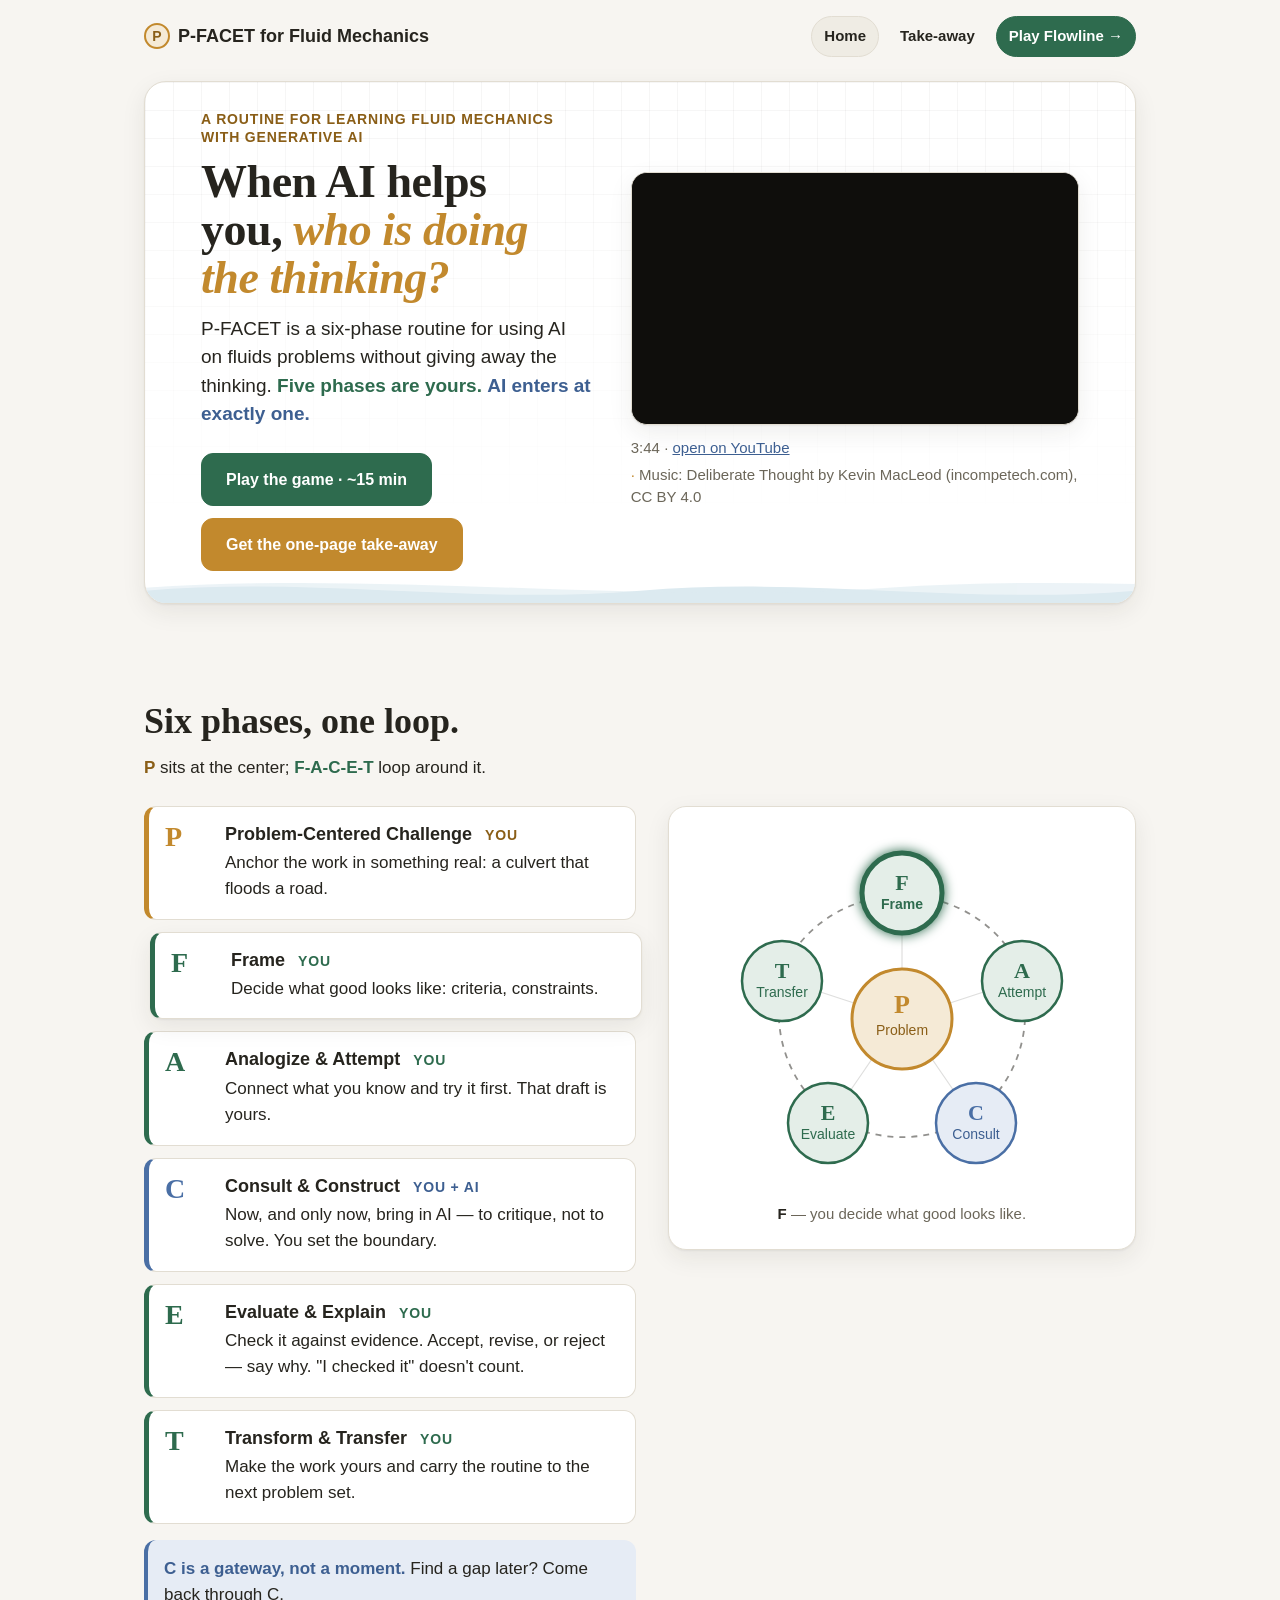
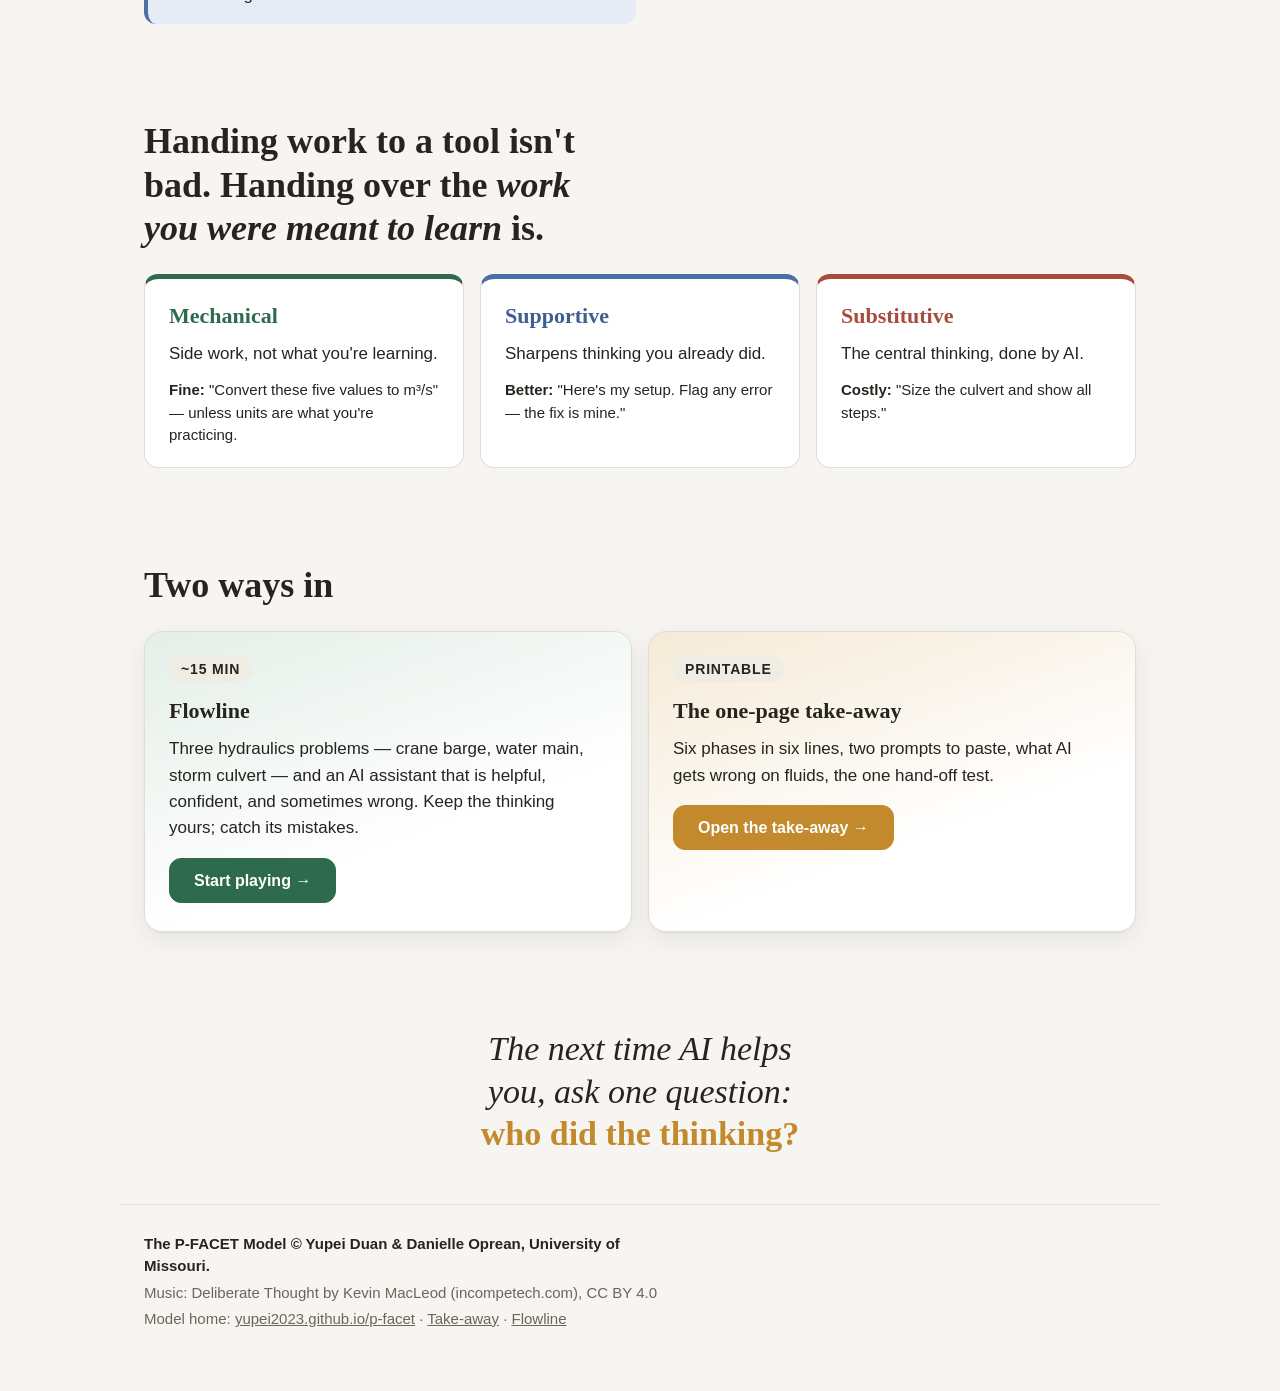
==== docs/index.html @ c6564034 "Publish P-FACET Fluid Mechanics learning website" ====
<!doctype html>
<html lang="en">
<head>
<meta charset="utf-8">
<meta name="viewport" content="width=device-width, initial-scale=1">
<title>P-FACET for Fluid Mechanics</title>
<meta name="description" content="A six-phase routine for using AI in fluid mechanics without handing over the thinking. Watch the 4-minute video, play Flowline, print the one-page take-away.">
<link rel="stylesheet" href="assets/site.css">
<style>
  main{max-width:1040px; margin:0 auto; padding:0 24px}

  /* ---------- hero ---------- */
  .hero{
    position:relative; overflow:hidden; border-radius:22px; margin-top:8px;
    background:var(--surface); border:1px solid var(--line); box-shadow:var(--shadow);
    padding:28px clamp(24px,5vw,56px) 32px;
  }
  .hero::before{
    content:""; position:absolute; inset:0; pointer-events:none;
    background-image:linear-gradient(var(--grid) 1px, transparent 1px), linear-gradient(90deg, var(--grid) 1px, transparent 1px);
    background-size:28px 28px; mask-image:linear-gradient(180deg, rgba(0,0,0,.8), transparent 85%);
    -webkit-mask-image:linear-gradient(180deg, rgba(0,0,0,.8), transparent 85%);
  }
  .hero .inner{position:relative; z-index:1; display:grid; grid-template-columns:1fr 1.15fr; gap:40px; align-items:center}
  @media (max-width:820px){ .hero .inner{grid-template-columns:1fr; gap:24px} .hero .media{order:-1} }
  .hero h1{
    font-family:var(--serif); font-weight:600; line-height:1.05; margin:12px 0;
    font-size:clamp(32px,4vw,46px); text-wrap:balance; letter-spacing:-.01em;
  }
  @media (max-width:600px){ .hero h1{font-size:30px} }
  .hero h1 em{font-style:italic; color:var(--anchor)}
  .hero .lede{font-size:var(--fs-lead); line-height:1.5; max-width:56ch; color:var(--ink); margin:0 0 24px}
  .hero .lede b.g{color:var(--learner)} .hero .lede b.b{color:var(--ai-text)}
  .cta{display:flex; gap:12px; flex-wrap:wrap}
  .cta .btn{font-size:16px; padding:16px 24px}

  /* the video, in the hero's right column */
  .video-wrap{border-radius:16px; overflow:hidden; background:#0f0e0c; box-shadow:var(--shadow); border:1px solid var(--line)}
  .video-wrap iframe{display:block; width:100%; height:auto; aspect-ratio:16/9; border:0; background:#0f0e0c}
  .video-note{display:flex; gap:4px 16px; flex-wrap:wrap; margin-top:12px; font-size:var(--fs-small); line-height:1.5; color:var(--muted)}
  .video-note span::before{content:"· "; color:var(--anchor)}
  .video-note span:first-child::before{content:""}

  /* waves */
  .waves{position:absolute; left:0; right:0; bottom:-2px; height:40px; pointer-events:none; color:var(--water-soft)}
  .waves svg{width:200%; height:100%; display:block; animation:drift 14s linear infinite}
  .waves svg.back{position:absolute; inset:0; opacity:.55; animation-duration:22s; animation-direction:reverse}
  @keyframes drift{from{transform:translateX(0)} to{transform:translateX(-50%)}}

  /* the model wheel */
  .wheel{width:min(100%,380px); margin:0 auto; display:block}
  .wheel .node circle{transition:stroke-width .4s ease, filter .4s ease}
  .wheel .node.lit circle{stroke-width:5; filter:drop-shadow(0 0 6px currentColor)}
  .wheel .node.lit text{font-weight:700}
  .wheel .arc{stroke-dasharray:6 6; opacity:.5; animation:arcflow 30s linear infinite}
  @keyframes arcflow{to{stroke-dashoffset:-600}}
  .wheel .aibubble{opacity:0; transform-origin:center; transition:opacity .35s ease, transform .35s ease; transform:scale(.7)}
  .wheel .aibubble.on{opacity:1; transform:scale(1)}
  /* phones: the wheel scales to ~0.73, so its 14px captions would render near 10px — hide the words (the full names
     sit in the list right above) and enlarge the "AI here" label so it still renders at ≥ 14px */
  @media (max-width:480px){ .wheel .node text.word{display:none} .wheel .aibubble text{font-size:20px} }

  /* ---------- sections ---------- */
  section{margin-top:clamp(56px,8vw,96px)}
  .sec-head{max-width:var(--measure)}
  h2{font-family:var(--serif); font-weight:600; font-size:clamp(26px,3.2vw,36px); line-height:1.2; margin:0 0 12px; text-wrap:balance}
  .sec-head p{color:var(--ink); margin:0; max-width:var(--measure)}
  .sec-head p b.a{color:var(--anchor-text)}

  /* model grid */
  .model{display:grid; grid-template-columns:1.05fr 1fr; gap:32px; align-items:start; margin-top:24px}
  @media (max-width:860px){ .model{grid-template-columns:1fr} }
  .phases{display:grid; gap:12px}
  .phase{
    display:grid; grid-template-columns:44px 1fr; gap:16px; align-items:start;
    padding:16px; border-radius:12px; border:1px solid var(--line); background:var(--surface);
    border-left:5px solid var(--learner); transition:transform .25s ease, box-shadow .25s ease;
  }
  .phase.p{border-left-color:var(--anchor)} .phase.c{border-left-color:var(--ai)}
  .phase.lit{transform:translateX(6px); box-shadow:var(--shadow)}
  .phase .lt{font-family:var(--serif); font-size:28px; font-weight:700; color:var(--learner); line-height:1}
  .phase.p .lt{color:var(--anchor)} .phase.c .lt{color:var(--ai)}
  .phase h3{margin:0 0 4px; font-size:var(--fs-h3); font-weight:650; line-height:1.3}
  .phase p{margin:0; color:var(--ink)}
  .phase .who{font-size:var(--fs-label); letter-spacing:.06em; text-transform:uppercase; font-weight:700; line-height:1.3; color:var(--learner); margin-left:8px}
  .phase.p .who{color:var(--anchor-text)} .phase.c .who{color:var(--ai-text)}
  .model-note{margin-top:16px; padding:16px; border-radius:12px; background:var(--ai-soft); border-left:4px solid var(--ai); max-width:var(--measure)}
  .model-note b{color:var(--ai-text)}
  .wheel-card{position:sticky; top:20px; background:var(--surface); border:1px solid var(--line); border-radius:18px; padding:24px; box-shadow:var(--shadow)}
  .wheel-card .cap{font-size:var(--fs-small); line-height:1.5; color:var(--muted); text-align:center; margin:12px 0 0}
  .wheel-card .cap b{color:var(--ink)}

  /* offloading strip */
  .three{display:grid; grid-template-columns:repeat(3,1fr); gap:16px; margin-top:24px}
  @media (max-width:760px){ .three{grid-template-columns:1fr} }
  .three .card{border-top:5px solid var(--learner)}
  .three .card.sup{border-top-color:var(--ai)} .three .card.sub{border-top-color:var(--risk)}
  .three h3{margin:0 0 8px; font-family:var(--serif); font-size:22px; font-weight:600}
  .three .card.mech h3{color:var(--learner)} .three .card.sup h3{color:var(--ai-text)} .three .card.sub h3{color:var(--risk)}
  .three p{margin:0; color:var(--ink)}
  .three .ex{margin-top:12px; font-size:var(--fs-small); line-height:1.5; color:var(--ink)}
  .three .ex b{font-weight:650}

  /* paths */
  .paths{display:grid; grid-template-columns:1fr 1fr; gap:16px; margin-top:24px}
  @media (max-width:760px){ .paths{grid-template-columns:1fr} }
  .path{position:relative; overflow:hidden; padding:24px 24px 28px; border-radius:18px; border:1px solid var(--line); background:var(--surface); box-shadow:var(--shadow)}
  .path .time{display:inline-block; font-size:var(--fs-label); letter-spacing:.06em; text-transform:uppercase; line-height:1.3; font-weight:700; color:var(--ink); background:var(--chip); padding:4px 12px; border-radius:999px; margin-bottom:12px}
  .path h3{font-family:var(--serif); font-size:22px; margin:0 0 8px; font-weight:600}
  .path p{margin:0 0 16px; color:var(--ink); max-width:44ch}
  .path.game{background:linear-gradient(160deg, var(--learner-soft), var(--surface) 65%)}
  .path.take{background:linear-gradient(160deg, var(--anchor-soft), var(--surface) 65%)}

  .closing{margin-top:clamp(56px,8vw,96px); text-align:center}
  .closing p{font-family:var(--serif); font-size:clamp(24px,3.4vw,34px); font-style:italic; margin:0 auto; color:var(--ink); max-width:28ch; text-wrap:balance; line-height:1.25}
  .closing p b{font-style:normal; color:var(--anchor)}
</style>
</head>
<body>

<nav class="nav" aria-label="Site">
  <a class="brand" href="index.html"><span class="dot" aria-hidden="true">P</span>P-FACET for Fluid Mechanics</a>
  <div class="links">
    <a href="index.html" aria-current="page">Home</a>
    <a href="takeaway.html">Take-away</a>
    <a class="play" href="game.html">Play Flowline →</a>
  </div>
</nav>

<main>
  <header class="hero">
    <div class="inner">
      <div>
        <div class="eyebrow">A routine for learning fluid mechanics with generative AI</div>
        <h1>When AI helps you, <em>who is doing the thinking?</em></h1>
        <p class="lede">P-FACET is a six-phase routine for using AI on fluids problems without giving away the thinking. <b class="g">Five phases are yours.</b> <b class="b">AI enters at exactly one.</b></p>
        <div class="cta">
          <a class="btn primary" href="game.html">Play the game · ~15 min</a>
          <a class="btn anchor" href="takeaway.html">Get the one-page take-away</a>
        </div>
      </div>
      <div class="media">
        <div class="video-wrap">
          <iframe src="https://www.youtube-nocookie.com/embed/TLA_h0yHC8c?rel=0&cc_load_policy=1" title="P-FACET — Plato Edition (explainer video)" loading="lazy" allow="accelerometer; autoplay; clipboard-write; encrypted-media; gyroscope; picture-in-picture" allowfullscreen referrerpolicy="strict-origin-when-cross-origin"></iframe>
        </div>
        <div class="video-note">
          <span>3:44 · <a href="https://youtu.be/TLA_h0yHC8c">open on YouTube</a></span>
          <span>Music: Deliberate Thought by Kevin MacLeod (incompetech.com), CC BY 4.0</span>
        </div>
      </div>
    </div>
    <div class="waves" aria-hidden="true">
      <svg class="back" viewBox="0 0 1200 70" preserveAspectRatio="none"><path fill="currentColor" d="M0,40 C150,10 300,70 450,40 C600,10 750,70 900,40 C1050,10 1200,70 1350,40 L1350,70 L0,70 Z" transform="scale(1,1)"/></svg>
      <svg viewBox="0 0 1200 70" preserveAspectRatio="none"><path fill="currentColor" d="M0,45 C100,20 200,70 300,45 C400,20 500,70 600,45 C700,20 800,70 900,45 C1000,20 1100,70 1200,45 L1200,70 L0,70 Z"/></svg>
    </div>
  </header>

  <!-- ============ the model ============ -->
  <section id="model">
    <div class="sec-head">
      <h2>Six phases, one loop.</h2>
      <p><b class="a">P</b> sits at the center; <b class="g">F-A-C-E-T</b> loop around it.</p>
    </div>
    <div class="model">
      <div>
        <div class="phases" id="phaseList">
          <div class="phase p" data-k="P"><span class="lt">P</span><div><h3>Problem-Centered Challenge <span class="who">You</span></h3><p>Anchor the work in something real: a culvert that floods a road.</p></div></div>
          <div class="phase" data-k="F"><span class="lt">F</span><div><h3>Frame <span class="who">You</span></h3><p>Decide what good looks like: criteria, constraints.</p></div></div>
          <div class="phase" data-k="A"><span class="lt">A</span><div><h3>Analogize &amp; Attempt <span class="who">You</span></h3><p>Connect what you know and try it first. That draft is yours.</p></div></div>
          <div class="phase c" data-k="C"><span class="lt">C</span><div><h3>Consult &amp; Construct <span class="who">You + AI</span></h3><p>Now, and only now, bring in AI — to critique, not to solve. You set the boundary.</p></div></div>
          <div class="phase" data-k="E"><span class="lt">E</span><div><h3>Evaluate &amp; Explain <span class="who">You</span></h3><p>Check it against evidence. Accept, revise, or reject — say why. "I checked it" doesn't count.</p></div></div>
          <div class="phase" data-k="T"><span class="lt">T</span><div><h3>Transform &amp; Transfer <span class="who">You</span></h3><p>Make the work yours and carry the routine to the next problem set.</p></div></div>
        </div>
        <div class="model-note"><b>C is a gateway, not a moment.</b> Find a gap later? Come back through C.</div>
      </div>
      <div class="wheel-card">
        <svg class="wheel" id="modelWheel" viewBox="0 0 380 360" role="img" aria-label="P-FACET wheel: Problem-Centered Challenge at the center; Frame, Analogize &amp; Attempt, Consult &amp; Construct, Evaluate &amp; Explain, Transform &amp; Transfer cycle around it. AI enters only at Consult &amp; Construct.">
          <defs>
            <marker id="arw" viewBox="0 0 8 8" refX="7" refY="4" markerWidth="7" markerHeight="7" orient="auto-start-reverse">
              <path d="M0,0 L8,4 L0,8 z" fill="currentColor" opacity="0.5"/>
            </marker>
          </defs>
          <g class="arcs" fill="none" stroke="currentColor" stroke-width="1.8">
            <path class="arc" d="M 219 68 A 128 128 0 0 1 305 131" marker-end="url(#arw)"/>
            <path class="arc" d="M 313 176 A 128 128 0 0 1 280 268" marker-end="url(#arw)"/>
            <path class="arc" d="M 240 296 A 128 128 0 0 1 140 296" marker-end="url(#arw)"/>
            <path class="arc" d="M 100 268 A 128 128 0 0 1 67 176" marker-end="url(#arw)"/>
            <path class="arc" d="M 75 131 A 128 128 0 0 1 161 68" marker-end="url(#arw)"/>
          </g>
          <g stroke="currentColor" stroke-opacity="0.15" stroke-width="1.2">
            <line x1="190" y1="102" x2="190" y2="140"/><line x1="296" y1="153" x2="238" y2="172"/>
            <line x1="255" y1="279" x2="220" y2="228"/><line x1="125" y1="279" x2="160" y2="228"/>
            <line x1="84" y1="153" x2="142" y2="172"/>
          </g>
          <g class="node" data-k="P" style="color:var(--anchor)"><circle cx="190" cy="188" r="50" fill="var(--anchor-soft)" stroke="var(--anchor)" stroke-width="3"/><text x="190" y="182" text-anchor="middle" font-size="26" font-weight="700" fill="var(--anchor)" font-family="Georgia,serif">P</text><text x="190" y="204" text-anchor="middle" class="word" font-size="14" fill="var(--anchor-text)">Problem</text></g>
          <g class="node" data-k="F" style="color:var(--learner)"><circle cx="190" cy="62" r="40" fill="var(--learner-soft)" stroke="var(--learner)" stroke-width="2.5"/><text x="190" y="59" text-anchor="middle" font-size="22" font-weight="700" fill="var(--learner)" font-family="Georgia,serif">F</text><text x="190" y="78" text-anchor="middle" class="word" font-size="14" fill="var(--learner)">Frame</text></g>
          <g class="node" data-k="A" style="color:var(--learner)"><circle cx="310" cy="150" r="40" fill="var(--learner-soft)" stroke="var(--learner)" stroke-width="2.5"/><text x="310" y="147" text-anchor="middle" font-size="22" font-weight="700" fill="var(--learner)" font-family="Georgia,serif">A</text><text x="310" y="166" text-anchor="middle" class="word" font-size="14" fill="var(--learner)">Attempt</text></g>
          <g class="node" data-k="C" style="color:var(--ai)"><circle cx="264" cy="292" r="40" fill="var(--ai-soft)" stroke="var(--ai)" stroke-width="2.5"/><text x="264" y="289" text-anchor="middle" font-size="22" font-weight="700" fill="var(--ai)" font-family="Georgia,serif">C</text><text x="264" y="308" text-anchor="middle" class="word" font-size="14" fill="var(--ai-text)">Consult</text></g>
          <g class="node" data-k="E" style="color:var(--learner)"><circle cx="116" cy="292" r="40" fill="var(--learner-soft)" stroke="var(--learner)" stroke-width="2.5"/><text x="116" y="289" text-anchor="middle" font-size="22" font-weight="700" fill="var(--learner)" font-family="Georgia,serif">E</text><text x="116" y="308" text-anchor="middle" class="word" font-size="14" fill="var(--learner)">Evaluate</text></g>
          <g class="node" data-k="T" style="color:var(--learner)"><circle cx="70" cy="150" r="40" fill="var(--learner-soft)" stroke="var(--learner)" stroke-width="2.5"/><text x="70" y="147" text-anchor="middle" font-size="22" font-weight="700" fill="var(--learner)" font-family="Georgia,serif">T</text><text x="70" y="166" text-anchor="middle" class="word" font-size="14" fill="var(--learner)">Transfer</text></g>
          <g class="aibubble" id="aibubble"><rect x="282" y="318" width="96" height="30" rx="15" fill="var(--ai)"/><text x="330" y="338" text-anchor="middle" font-size="14" font-weight="700" fill="#fff" font-family="system-ui,sans-serif">AI here</text></g>
        </svg>
        <p class="cap" id="wheelCap"><b>P</b> — the problem stays at the center.</p>
      </div>
    </div>
  </section>

  <!-- ============ offloading ============ -->
  <section id="offloading">
    <div class="sec-head">
      <h2>Handing work to a tool isn't bad. Handing over the <em class="serif">work you were meant to learn</em> is.</h2>
    </div>
    <div class="three">
      <div class="card mech"><h3>Mechanical</h3><p>Side work, not what you're learning.</p><div class="ex"><b>Fine:</b> "Convert these five values to m³/s" — unless units are what you're practicing.</div></div>
      <div class="card sup"><h3>Supportive</h3><p>Sharpens thinking you already did.</p><div class="ex"><b>Better:</b> "Here's my setup. Flag any error — the fix is mine."</div></div>
      <div class="card sub"><h3>Substitutive</h3><p>The central thinking, done by AI.</p><div class="ex"><b>Costly:</b> "Size the culvert and show all steps."</div></div>
    </div>
  </section>

  <!-- ============ paths ============ -->
  <section id="go">
    <div class="sec-head">
      <h2>Two ways in</h2>
    </div>
    <div class="paths">
      <a class="path game" href="game.html" style="text-decoration:none; color:inherit">
        <span class="time">~15 min</span>
        <h3>Flowline</h3>
        <p>Three hydraulics problems — crane barge, water main, storm culvert — and an AI assistant that is helpful, confident, and sometimes wrong. Keep the thinking yours; catch its mistakes.</p>
        <span class="btn primary">Start playing →</span>
      </a>
      <a class="path take" href="takeaway.html" style="text-decoration:none; color:inherit">
        <span class="time">Printable</span>
        <h3>The one-page take-away</h3>
        <p>Six phases in six lines, two prompts to paste, what AI gets wrong on fluids, the one hand-off test.</p>
        <span class="btn anchor">Open the take-away →</span>
      </a>
    </div>
  </section>

  <div class="closing">
    <p>The next time AI helps you, ask one question: <b>who did the thinking?</b></p>
  </div>
</main>

<footer class="site-footer">
  <p class="credit">The P-FACET Model © Yupei Duan &amp; Danielle Oprean, University of Missouri.</p>
  <p>Music: Deliberate Thought by Kevin MacLeod (incompetech.com), CC BY 4.0</p>
  <p>Model home: <a href="https://yupei2023.github.io/p-facet">yupei2023.github.io/p-facet</a> · <a href="takeaway.html">Take-away</a> · <a href="game.html">Flowline</a></p>
</footer>

<script>
(function(){
  var ORDER = ['P','F','A','C','E','T'];
  var CAPS = {
    P:'<b>P</b> — the problem stays at the center.',
    F:'<b>F</b> — you decide what good looks like.',
    A:'<b>A</b> — you try it first. No AI yet.',
    C:'<b>C</b> — AI enters here, with a boundary you set.',
    E:'<b>E</b> — you judge the output against evidence.',
    T:'<b>T</b> — you carry the routine to the next problem.'
  };
  var wheels = [document.getElementById('modelWheel')];
  var list = document.getElementById('phaseList');
  var cap = document.getElementById('wheelCap');
  var i = 0;
  var reduce = window.matchMedia && window.matchMedia('(prefers-reduced-motion: reduce)').matches;
  function light(k){
    wheels.forEach(function(w){
      if(!w) return;
      w.querySelectorAll('.node').forEach(function(n){ n.classList.toggle('lit', n.getAttribute('data-k')===k); });
      var b = w.querySelector('.aibubble'); if(b) b.classList.toggle('on', k==='C');
    });
    if(list) list.querySelectorAll('.phase').forEach(function(p){ p.classList.toggle('lit', p.getAttribute('data-k')===k); });
    if(cap) cap.innerHTML = CAPS[k];
  }
  light('P');
  if(!reduce){
    setInterval(function(){ i = (i+1) % ORDER.length; light(ORDER[i]); }, 2200);
  }
  // clicking a phase row pins it briefly
  if(list){
    list.querySelectorAll('.phase').forEach(function(p){
      p.addEventListener('click', function(){ var k = p.getAttribute('data-k'); i = ORDER.indexOf(k); light(k); });
    });
  }
})();
</script>
</body>
</html>
---- docs/assets/site.css ----
/* P-FACET for Fluid Mechanics — shared design system
   The palette IS the pedagogy: green = learner-owned, blue = AI's bounded role (C only),
   amber = the problem anchor (P), red = substitutive use / warnings. Never reassign.
   --anchor-text / --ai-text are darker cuts of the same two hues, for text under 24 px only. */

:root{
  --bg:#F7F5F1; --surface:#FFFFFF; --ink:#26241E; --muted:#6B6659;
  --line:#E2DDD2; --chip:#EFECE4;
  --learner:#2E6B4E; --learner-soft:#E4EEE8;
  --ai:#4A6FA5; --ai-soft:#E6ECF5; --ai-text:#3D5F91;
  --anchor:#C2892D; --anchor-soft:#F5EAD6; --anchor-text:#8A5E17;
  --risk:#A84B3A; --risk-soft:#F3E2DD;
  --water:#3E7C9E; --water-soft:#DCEAF0;
  --shadow:0 1px 2px rgba(38,36,30,.06), 0 8px 24px rgba(38,36,30,.08);
  --grid:rgba(38,36,30,.055);
  --serif:"Iowan Old Style","Palatino Linotype",Palatino,"Book Antiqua",Georgia,serif;
  --sans:-apple-system,BlinkMacSystemFont,"Segoe UI",Roboto,"Helvetica Neue",Arial,sans-serif;
  --mono:ui-monospace,SFMono-Regular,Menlo,Consolas,"Liberation Mono",monospace;
  /* type scale — nothing on screen below --fs-label; serif is display-only (>= 22px) */
  --fs-label:14px;   /* caps labels: You / You + AI, .eyebrow, strip words, time chips */
  --fs-small:15px;   /* captions, quoted examples, error-chip text, footer, counter, Copy */
  --fs-body:17px;    /* everything read as a sentence */
  --fs-lead:19px;    /* the one lede under each h1 */
  --fs-h3:18px;      /* sans 650 */
  --fs-h2:26px;      /* serif 600 */
  --fs-h1:clamp(32px,4.5vw,44px);
  --fs-mono:14.5px;  /* prompts only */
  --measure:62ch;
  color-scheme:light dark;
}
@media (prefers-color-scheme: dark){
  :root:not([data-theme="light"]){
    --bg:#211F1B; --surface:#2A2823; --ink:#EAE6DC; --muted:#A39D8E;
    --line:#3B382F; --chip:#333028;
    --learner:#6FB392; --learner-soft:#26352D;
    --ai:#8AA7D6; --ai-soft:#28303E; --ai-text:var(--ai);
    --anchor:#D9A855; --anchor-soft:#3A3122; --anchor-text:var(--anchor);
    --risk:#D08A79; --risk-soft:#3C2B26;
    --water:#7FB3CC; --water-soft:#1F2E36;
    --shadow:0 1px 2px rgba(0,0,0,.3), 0 8px 24px rgba(0,0,0,.35);
    --grid:rgba(234,230,220,.06);
  }
}
:root[data-theme="dark"]{
  --bg:#211F1B; --surface:#2A2823; --ink:#EAE6DC; --muted:#A39D8E;
  --line:#3B382F; --chip:#333028;
  --learner:#6FB392; --learner-soft:#26352D;
  --ai:#8AA7D6; --ai-soft:#28303E; --ai-text:var(--ai);
  --anchor:#D9A855; --anchor-soft:#3A3122; --anchor-text:var(--anchor);
  --risk:#D08A79; --risk-soft:#3C2B26;
  --water:#7FB3CC; --water-soft:#1F2E36;
  --shadow:0 1px 2px rgba(0,0,0,.3), 0 8px 24px rgba(0,0,0,.35);
  --grid:rgba(234,230,220,.06);
}
@media (max-width:600px){
  :root{--fs-body:16px; --fs-small:14.5px; --fs-lead:18px; --fs-h2:24px; --fs-h3:17px; --fs-h1:30px}
}

*{box-sizing:border-box}
html{scroll-behavior:smooth}
body{
  margin:0; background:var(--bg); color:var(--ink);
  font-family:var(--sans); font-size:var(--fs-body); line-height:1.55;
}
a{color:var(--ai-text)}
a:focus-visible, button:focus-visible, [tabindex]:focus-visible, input:focus-visible, textarea:focus-visible{
  outline:3px solid var(--anchor); outline-offset:3px; border-radius:4px;
}
.serif{font-family:var(--serif)}
.mono{font-family:var(--mono)}
.g{color:var(--learner)} .b{color:var(--ai)} .a{color:var(--anchor)} .r{color:var(--risk)}

/* ---------- site nav ---------- */
.nav{
  display:flex; align-items:center; gap:16px; flex-wrap:wrap;
  max-width:1040px; margin:0 auto; padding:16px 24px;
}
.nav .brand{
  font-weight:700; font-size:18px; line-height:1.3; color:var(--ink); text-decoration:none;
  display:flex; align-items:center; gap:8px;
}
.nav .brand .dot{
  width:26px; height:26px; border-radius:50%; background:var(--anchor-soft); border:2px solid var(--anchor);
  display:inline-grid; place-items:center; font-size:14px; color:var(--anchor-text);
}
.nav .links{margin-left:auto; display:flex; gap:8px; flex-wrap:wrap}
.nav .links a{
  color:var(--ink); text-decoration:none; font-size:var(--fs-small); line-height:1.5; font-weight:600;
  padding:8px 12px; border-radius:999px; border:1px solid transparent;
}
.nav .links a:hover{border-color:var(--line); background:var(--surface)}
.nav .links a[aria-current="page"]{background:var(--chip); border-color:var(--line)}
.nav .links a.play{background:var(--learner); color:#fff; border-color:var(--learner)}
.nav .links a.play:hover{filter:brightness(1.08)}

/* ---------- buttons ---------- */
.btn{
  display:inline-flex; align-items:center; gap:8px; cursor:pointer;
  font:inherit; font-weight:650; font-size:16px; line-height:1.2;
  padding:12px 24px; border-radius:12px; border:1px solid var(--line);
  background:var(--surface); color:var(--ink); text-decoration:none;
  transition:transform .15s ease, box-shadow .15s ease, background .15s ease, border-color .15s ease;
}
.btn:hover{transform:translateY(-1px); box-shadow:var(--shadow)}
.btn:active{transform:translateY(0)}
.btn.primary{background:var(--learner); border-color:var(--learner); color:#fff}
.btn.ai{background:var(--ai); border-color:var(--ai); color:#fff}
.btn.anchor{background:var(--anchor); border-color:var(--anchor); color:#fff}
.btn.ghost{background:transparent}
.btn[disabled]{opacity:.5; cursor:not-allowed; transform:none; box-shadow:none}

/* ---------- common blocks ---------- */
.eyebrow{font-size:var(--fs-label); line-height:1.3; letter-spacing:.06em; text-transform:uppercase; color:var(--anchor-text); font-weight:700; margin-bottom:8px}
.card{background:var(--surface); border:1px solid var(--line); border-radius:14px; padding:20px 24px}
.prompt{
  font-family:var(--mono); font-size:var(--fs-mono); line-height:1.5;
  background:var(--chip); border:1px solid var(--line); border-radius:8px; padding:12px 16px;
}

/* ---------- footer ---------- */
.site-footer{
  max-width:1040px; margin:48px auto 0; padding:24px 24px 56px; border-top:1px solid var(--line);
  font-size:var(--fs-small); line-height:1.5; color:var(--muted);
}
.site-footer p{margin:4px 0; max-width:var(--measure)}
.site-footer .credit{color:var(--ink); font-weight:600}
.site-footer a{color:var(--muted)}

@media (prefers-reduced-motion: reduce){
  *,*::before,*::after{animation-duration:.001ms !important; animation-iteration-count:1 !important; transition-duration:.001ms !important; scroll-behavior:auto !important}
}
@media print{
  .nav, .no-print{display:none !important}
  body{background:#fff; color:#000}
}
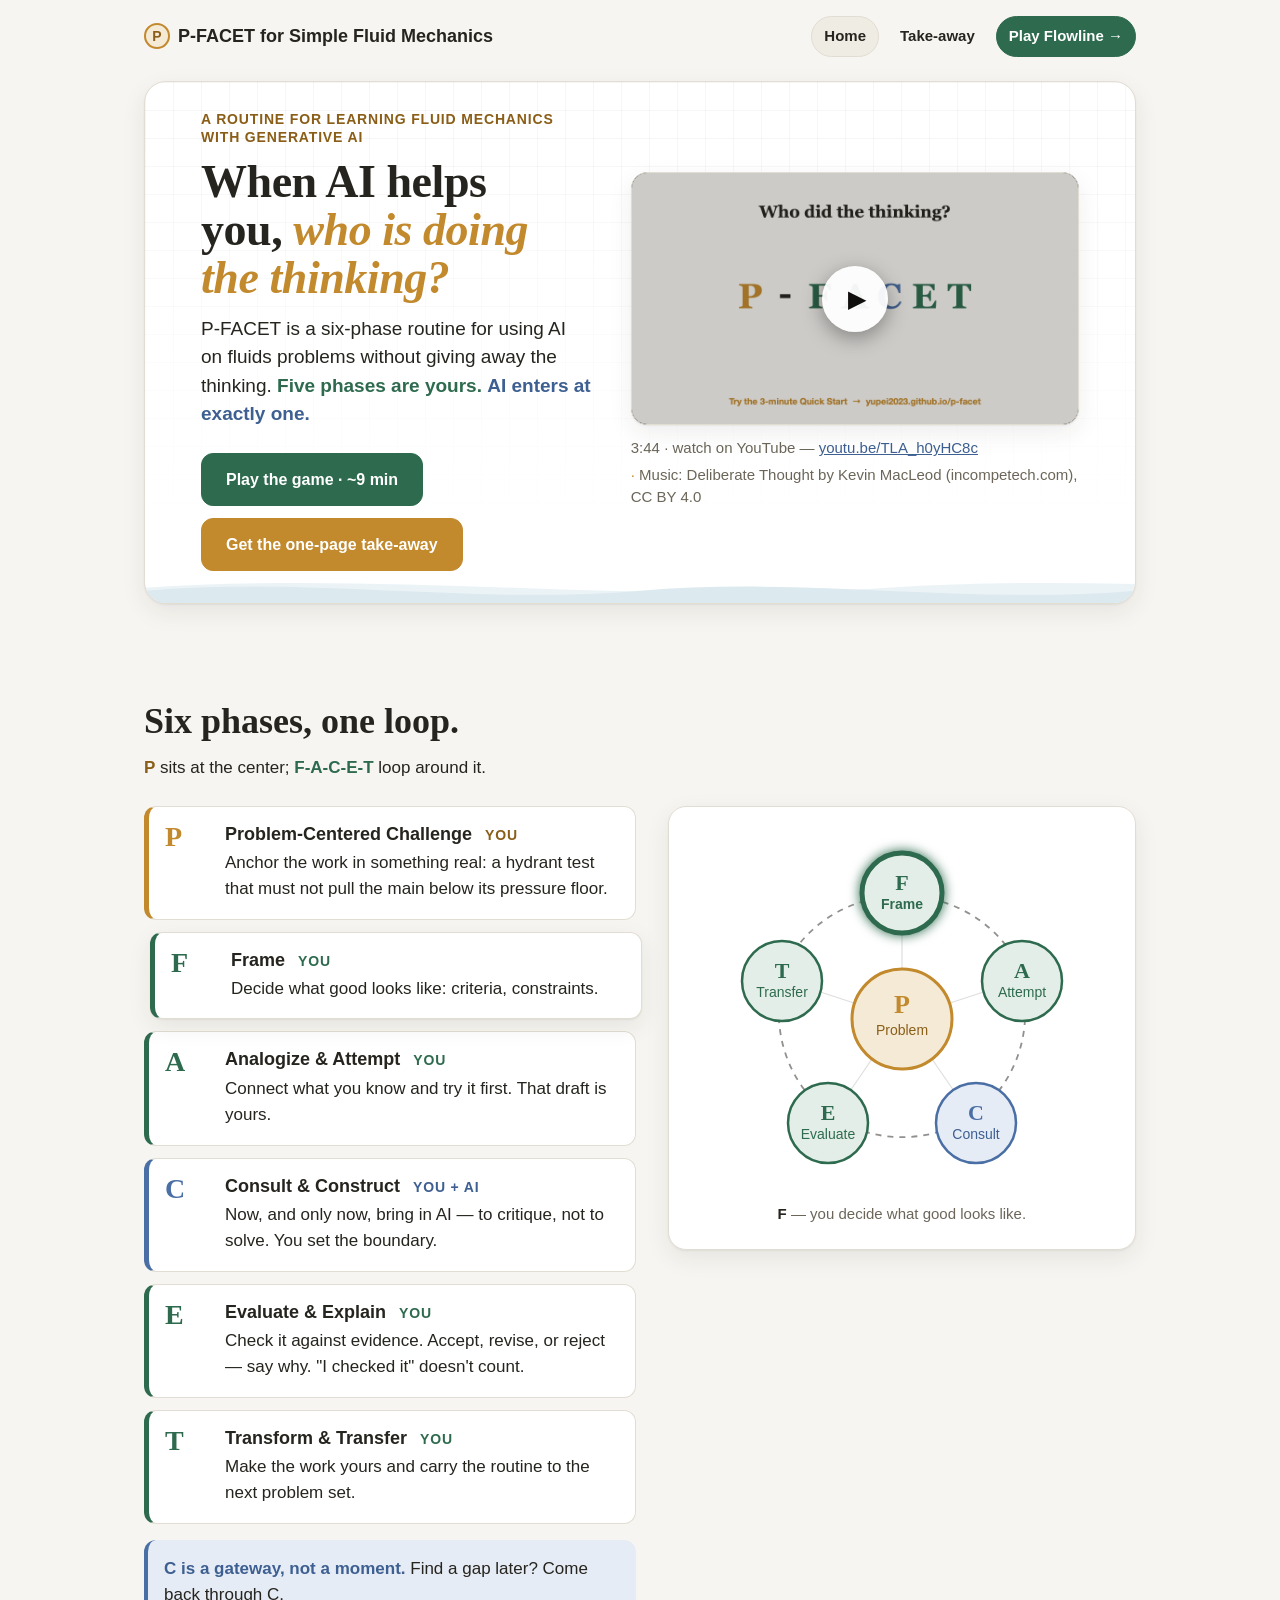
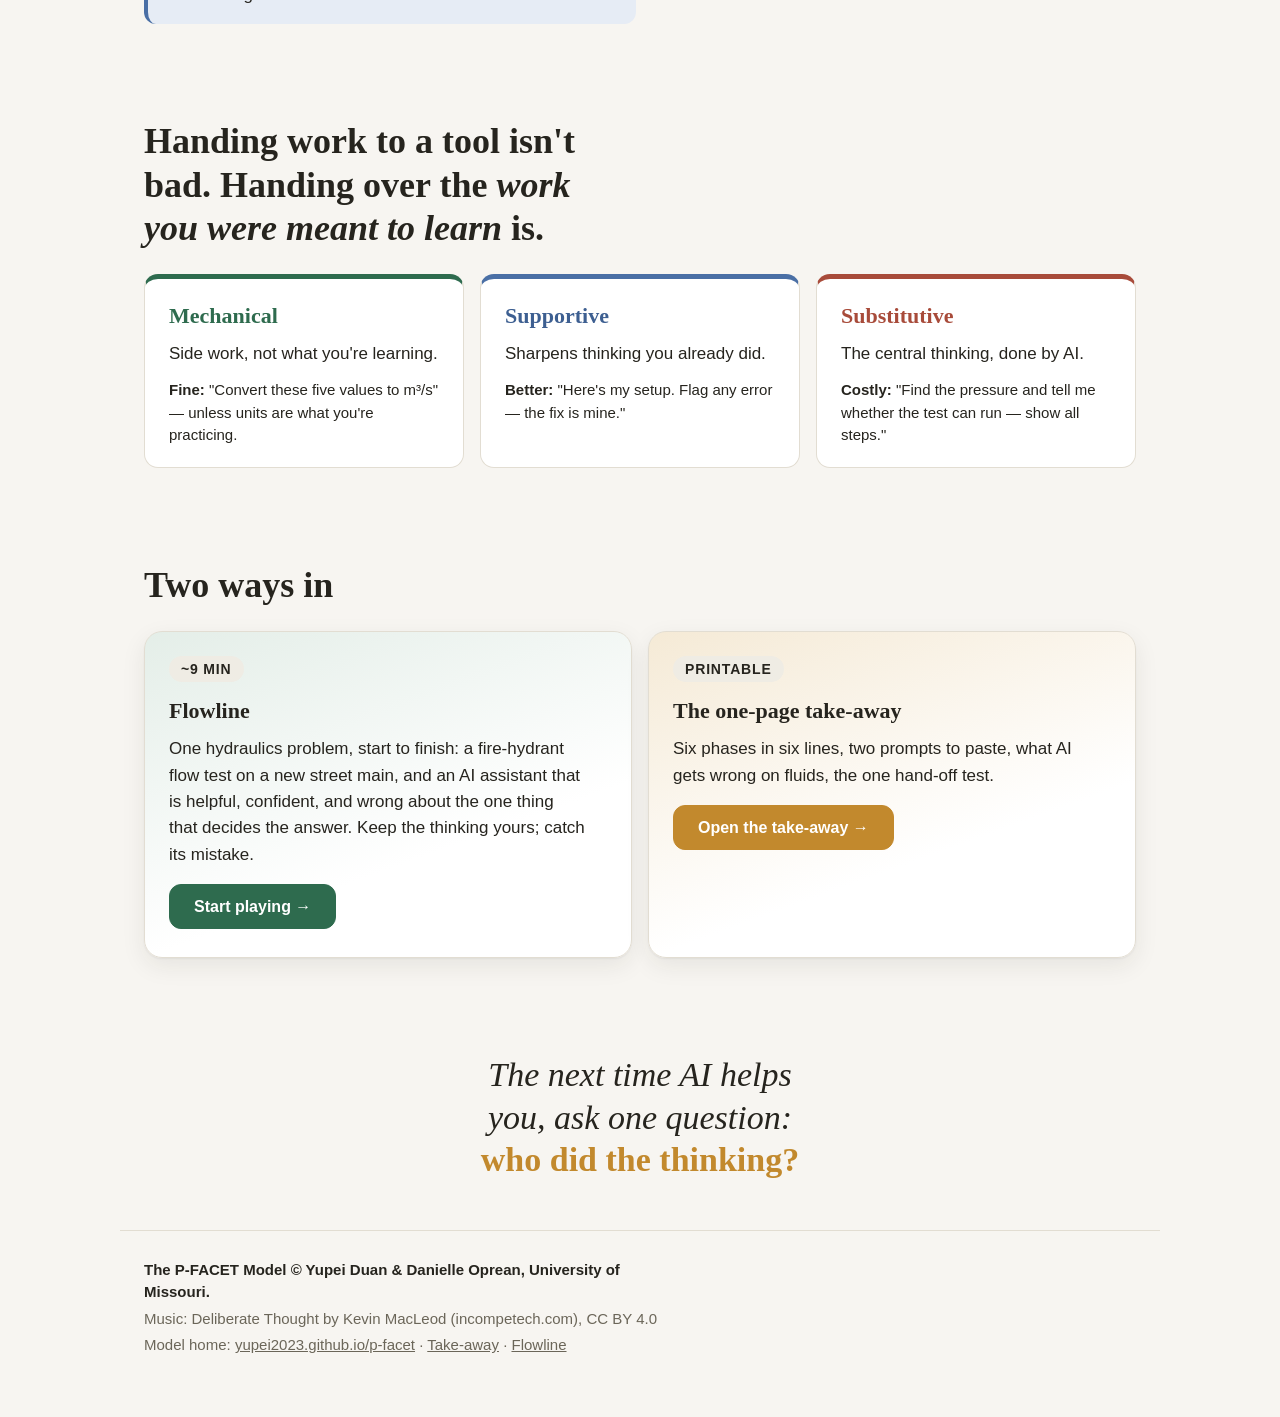
==== commit 53ab8320: "Publish simplified single-scenario P-FACET fluid mechanics site" ====
--- a/docs/index.html
+++ b/docs/index.html
@@ -3,8 +3,8 @@
 <head>
 <meta charset="utf-8">
 <meta name="viewport" content="width=device-width, initial-scale=1">
-<title>P-FACET for Fluid Mechanics</title>
-<meta name="description" content="A six-phase routine for using AI in fluid mechanics without handing over the thinking. Watch the 4-minute video, play Flowline, print the one-page take-away.">
+<title>P-FACET for Simple Fluid Mechanics</title>
+<meta name="description" content="A six-phase routine for using AI in fluid mechanics without handing over the thinking. Watch the 3:44 video, play Flowline in about 9 minutes, print the one-page take-away.">
 <link rel="stylesheet" href="assets/site.css">
 <style>
   main{max-width:1040px; margin:0 auto; padding:0 24px}
@@ -35,8 +35,11 @@
   .cta .btn{font-size:16px; padding:16px 24px}
 
   /* the video, in the hero's right column */
-  .video-wrap{border-radius:16px; overflow:hidden; background:#0f0e0c; box-shadow:var(--shadow); border:1px solid var(--line)}
-  .video-wrap iframe{display:block; width:100%; height:auto; aspect-ratio:16/9; border:0; background:#0f0e0c}
+  .video-wrap{position:relative; display:block; border-radius:16px; overflow:hidden; background:#0f0e0c; box-shadow:var(--shadow); border:1px solid var(--line)}
+  .video-wrap img{display:block; width:100%; height:auto; aspect-ratio:16/9; object-fit:cover}
+  .video-wrap .play{position:absolute; inset:0; display:grid; place-items:center; background:rgba(15,14,12,.18); transition:background .25s ease}
+  .video-wrap .play i{width:66px; height:66px; border-radius:50%; background:rgba(255,255,255,.94); display:grid; place-items:center; box-shadow:0 6px 20px rgba(0,0,0,.35); font-style:normal; font-size:24px; color:#0f0e0c; padding-left:5px}
+  .video-wrap:hover .play, .video-wrap:focus-visible .play{background:rgba(15,14,12,.05)}
   .video-note{display:flex; gap:4px 16px; flex-wrap:wrap; margin-top:12px; font-size:var(--fs-small); line-height:1.5; color:var(--muted)}
   .video-note span::before{content:"· "; color:var(--anchor)}
   .video-note span:first-child::before{content:""}
@@ -119,7 +122,7 @@
 <body>
 
 <nav class="nav" aria-label="Site">
-  <a class="brand" href="index.html"><span class="dot" aria-hidden="true">P</span>P-FACET for Fluid Mechanics</a>
+  <a class="brand" href="index.html"><span class="dot" aria-hidden="true">P</span>P-FACET for Simple Fluid Mechanics</a>
   <div class="links">
     <a href="index.html" aria-current="page">Home</a>
     <a href="takeaway.html">Take-away</a>
@@ -135,16 +138,17 @@
         <h1>When AI helps you, <em>who is doing the thinking?</em></h1>
         <p class="lede">P-FACET is a six-phase routine for using AI on fluids problems without giving away the thinking. <b class="g">Five phases are yours.</b> <b class="b">AI enters at exactly one.</b></p>
         <div class="cta">
-          <a class="btn primary" href="game.html">Play the game · ~15 min</a>
+          <a class="btn primary" href="game.html">Play the game · ~9 min</a>
           <a class="btn anchor" href="takeaway.html">Get the one-page take-away</a>
         </div>
       </div>
       <div class="media">
-        <div class="video-wrap">
-          <iframe src="https://www.youtube-nocookie.com/embed/TLA_h0yHC8c?rel=0&cc_load_policy=1" title="P-FACET — Plato Edition (explainer video)" loading="lazy" allow="accelerometer; autoplay; clipboard-write; encrypted-media; gyroscope; picture-in-picture" allowfullscreen referrerpolicy="strict-origin-when-cross-origin"></iframe>
-        </div>
+        <a class="video-wrap" href="https://youtu.be/TLA_h0yHC8c" target="_blank" rel="noopener">
+          <img src="assets/poster.png" alt="P-FACET: the explainer video, on YouTube" width="1920" height="1080" loading="lazy">
+          <span class="play" aria-hidden="true"><i>▶</i></span>
+        </a>
         <div class="video-note">
-          <span>3:44 · <a href="https://youtu.be/TLA_h0yHC8c">open on YouTube</a></span>
+          <span>3:44 · watch on YouTube — <a href="https://youtu.be/TLA_h0yHC8c">youtu.be/TLA_h0yHC8c</a></span>
           <span>Music: Deliberate Thought by Kevin MacLeod (incompetech.com), CC BY 4.0</span>
         </div>
       </div>
@@ -164,7 +168,7 @@
     <div class="model">
       <div>
         <div class="phases" id="phaseList">
-          <div class="phase p" data-k="P"><span class="lt">P</span><div><h3>Problem-Centered Challenge <span class="who">You</span></h3><p>Anchor the work in something real: a culvert that floods a road.</p></div></div>
+          <div class="phase p" data-k="P"><span class="lt">P</span><div><h3>Problem-Centered Challenge <span class="who">You</span></h3><p>Anchor the work in something real: a hydrant test that must not pull the main below its pressure floor.</p></div></div>
           <div class="phase" data-k="F"><span class="lt">F</span><div><h3>Frame <span class="who">You</span></h3><p>Decide what good looks like: criteria, constraints.</p></div></div>
           <div class="phase" data-k="A"><span class="lt">A</span><div><h3>Analogize &amp; Attempt <span class="who">You</span></h3><p>Connect what you know and try it first. That draft is yours.</p></div></div>
           <div class="phase c" data-k="C"><span class="lt">C</span><div><h3>Consult &amp; Construct <span class="who">You + AI</span></h3><p>Now, and only now, bring in AI — to critique, not to solve. You set the boundary.</p></div></div>
@@ -213,7 +217,7 @@
     <div class="three">
       <div class="card mech"><h3>Mechanical</h3><p>Side work, not what you're learning.</p><div class="ex"><b>Fine:</b> "Convert these five values to m³/s" — unless units are what you're practicing.</div></div>
       <div class="card sup"><h3>Supportive</h3><p>Sharpens thinking you already did.</p><div class="ex"><b>Better:</b> "Here's my setup. Flag any error — the fix is mine."</div></div>
-      <div class="card sub"><h3>Substitutive</h3><p>The central thinking, done by AI.</p><div class="ex"><b>Costly:</b> "Size the culvert and show all steps."</div></div>
+      <div class="card sub"><h3>Substitutive</h3><p>The central thinking, done by AI.</p><div class="ex"><b>Costly:</b> "Find the pressure and tell me whether the test can run — show all steps."</div></div>
     </div>
   </section>
 
@@ -224,9 +228,9 @@
     </div>
     <div class="paths">
       <a class="path game" href="game.html" style="text-decoration:none; color:inherit">
-        <span class="time">~15 min</span>
+        <span class="time">~9 min</span>
         <h3>Flowline</h3>
-        <p>Three hydraulics problems — crane barge, water main, storm culvert — and an AI assistant that is helpful, confident, and sometimes wrong. Keep the thinking yours; catch its mistakes.</p>
+        <p>One hydraulics problem, start to finish: a fire-hydrant flow test on a new street main, and an AI assistant that is helpful, confident, and wrong about the one thing that decides the answer. Keep the thinking yours; catch its mistake.</p>
         <span class="btn primary">Start playing →</span>
       </a>
       <a class="path take" href="takeaway.html" style="text-decoration:none; color:inherit">
--- a/docs/assets/site.css
+++ b/docs/assets/site.css
@@ -1,4 +1,4 @@
-/* P-FACET for Fluid Mechanics — shared design system
+/* P-FACET for Simple Fluid Mechanics — shared design system
    The palette IS the pedagogy: green = learner-owned, blue = AI's bounded role (C only),
    amber = the problem anchor (P), red = substitutive use / warnings. Never reassign.
    --anchor-text / --ai-text are darker cuts of the same two hues, for text under 24 px only. */
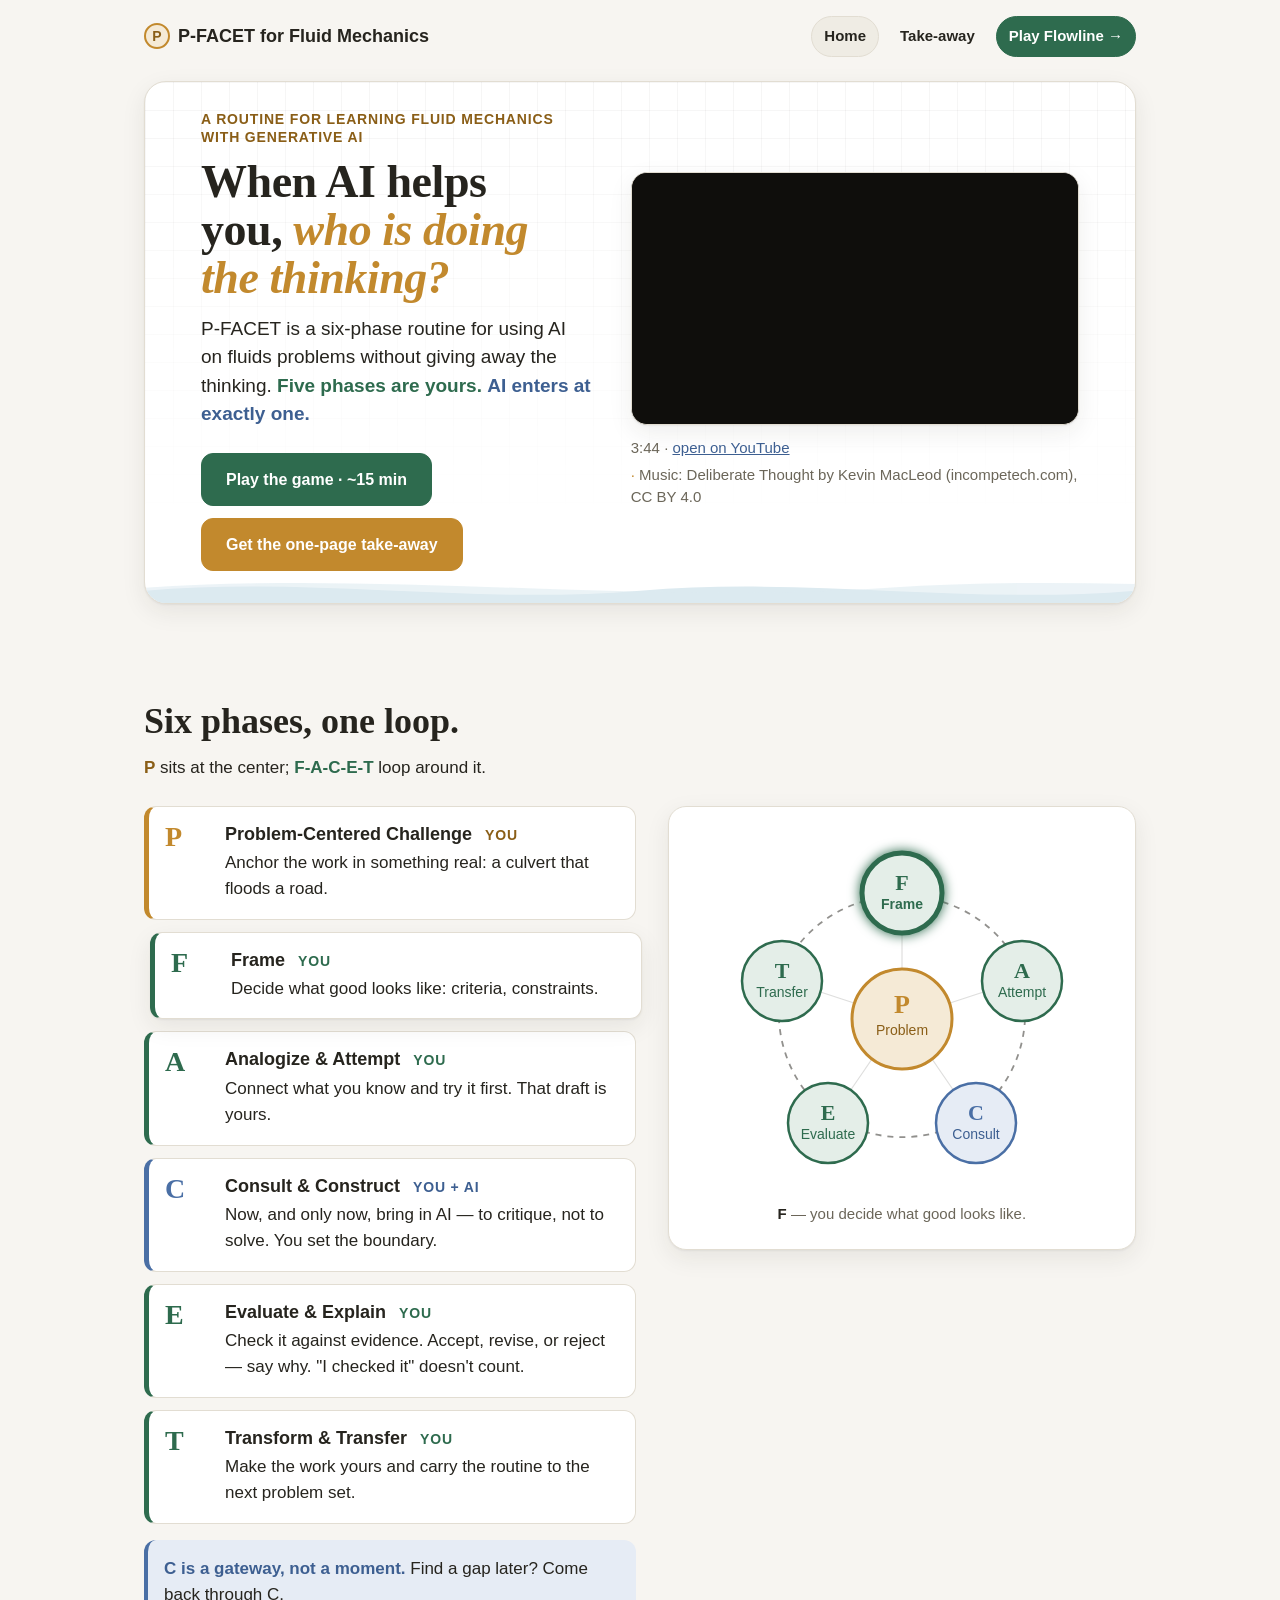
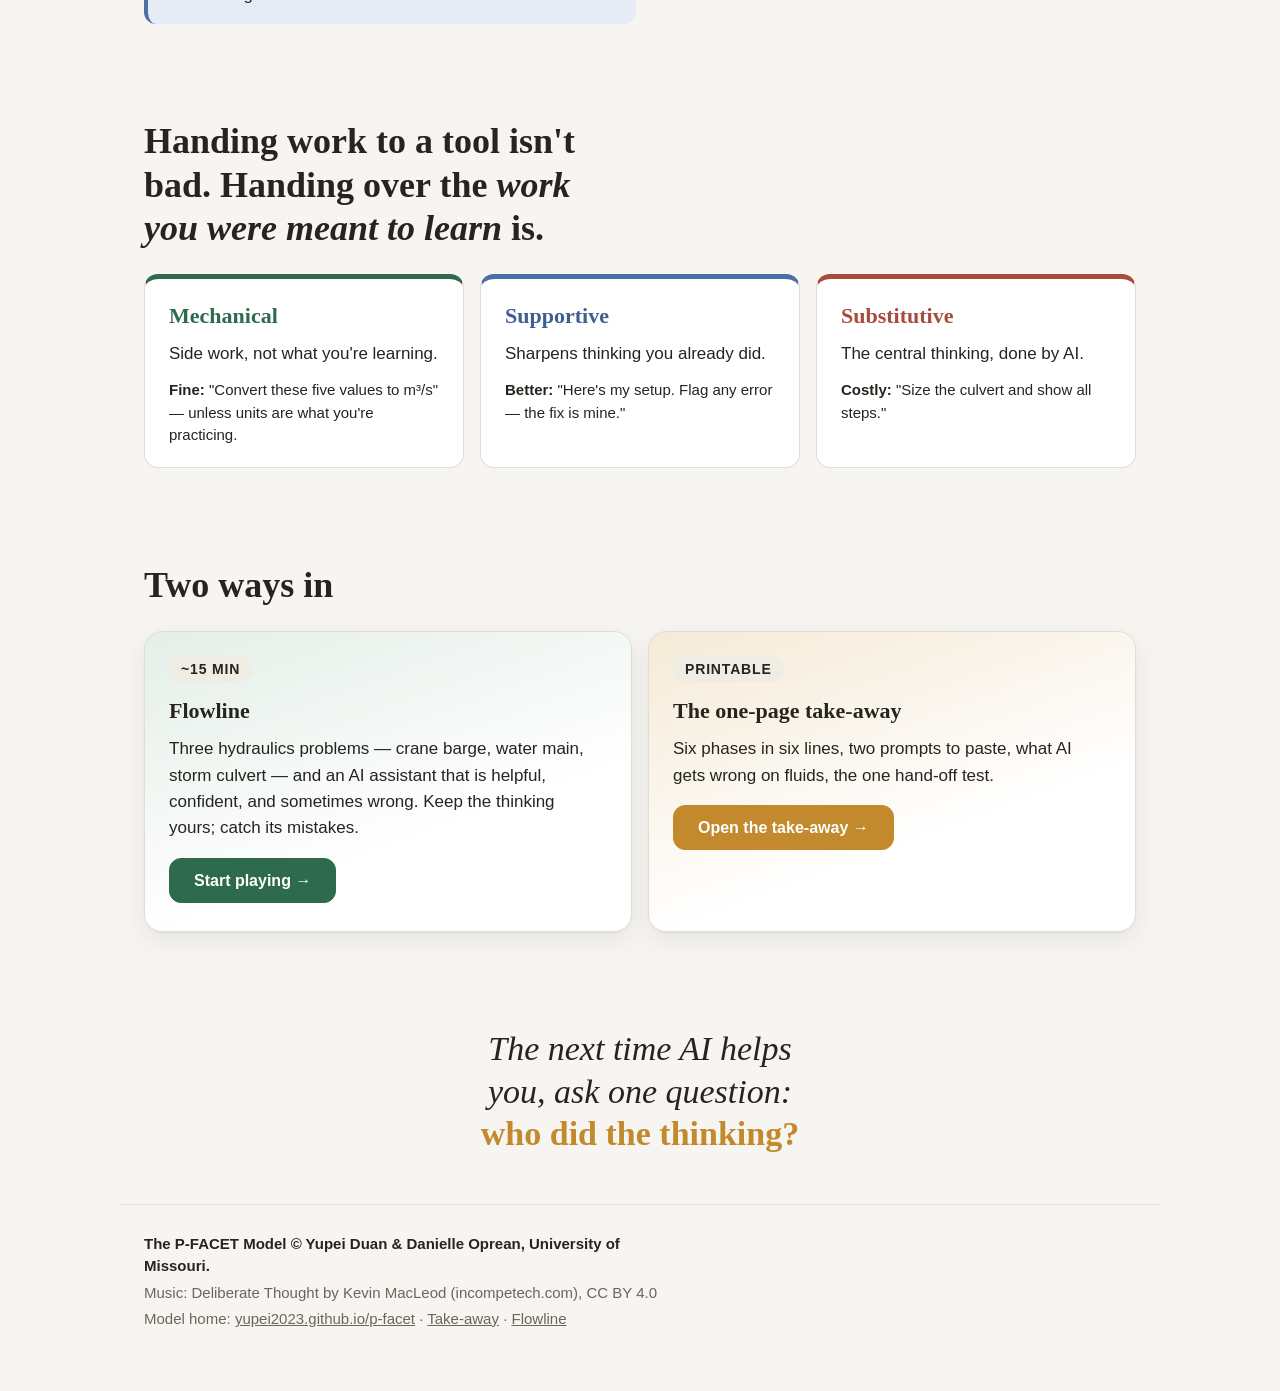
==== commit 2381fbbb: "Revert "Publish simplified single-scenario P-FACET fluid mechanics site" This reverts commit 53ab832" ====
--- a/docs/index.html
+++ b/docs/index.html
@@ -3,8 +3,8 @@
 <head>
 <meta charset="utf-8">
 <meta name="viewport" content="width=device-width, initial-scale=1">
-<title>P-FACET for Simple Fluid Mechanics</title>
-<meta name="description" content="A six-phase routine for using AI in fluid mechanics without handing over the thinking. Watch the 3:44 video, play Flowline in about 9 minutes, print the one-page take-away.">
+<title>P-FACET for Fluid Mechanics</title>
+<meta name="description" content="A six-phase routine for using AI in fluid mechanics without handing over the thinking. Watch the 4-minute video, play Flowline, print the one-page take-away.">
 <link rel="stylesheet" href="assets/site.css">
 <style>
   main{max-width:1040px; margin:0 auto; padding:0 24px}
@@ -35,11 +35,8 @@
   .cta .btn{font-size:16px; padding:16px 24px}
 
   /* the video, in the hero's right column */
-  .video-wrap{position:relative; display:block; border-radius:16px; overflow:hidden; background:#0f0e0c; box-shadow:var(--shadow); border:1px solid var(--line)}
-  .video-wrap img{display:block; width:100%; height:auto; aspect-ratio:16/9; object-fit:cover}
-  .video-wrap .play{position:absolute; inset:0; display:grid; place-items:center; background:rgba(15,14,12,.18); transition:background .25s ease}
-  .video-wrap .play i{width:66px; height:66px; border-radius:50%; background:rgba(255,255,255,.94); display:grid; place-items:center; box-shadow:0 6px 20px rgba(0,0,0,.35); font-style:normal; font-size:24px; color:#0f0e0c; padding-left:5px}
-  .video-wrap:hover .play, .video-wrap:focus-visible .play{background:rgba(15,14,12,.05)}
+  .video-wrap{border-radius:16px; overflow:hidden; background:#0f0e0c; box-shadow:var(--shadow); border:1px solid var(--line)}
+  .video-wrap iframe{display:block; width:100%; height:auto; aspect-ratio:16/9; border:0; background:#0f0e0c}
   .video-note{display:flex; gap:4px 16px; flex-wrap:wrap; margin-top:12px; font-size:var(--fs-small); line-height:1.5; color:var(--muted)}
   .video-note span::before{content:"· "; color:var(--anchor)}
   .video-note span:first-child::before{content:""}
@@ -122,7 +119,7 @@
 <body>
 
 <nav class="nav" aria-label="Site">
-  <a class="brand" href="index.html"><span class="dot" aria-hidden="true">P</span>P-FACET for Simple Fluid Mechanics</a>
+  <a class="brand" href="index.html"><span class="dot" aria-hidden="true">P</span>P-FACET for Fluid Mechanics</a>
   <div class="links">
     <a href="index.html" aria-current="page">Home</a>
     <a href="takeaway.html">Take-away</a>
@@ -138,17 +135,16 @@
         <h1>When AI helps you, <em>who is doing the thinking?</em></h1>
         <p class="lede">P-FACET is a six-phase routine for using AI on fluids problems without giving away the thinking. <b class="g">Five phases are yours.</b> <b class="b">AI enters at exactly one.</b></p>
         <div class="cta">
-          <a class="btn primary" href="game.html">Play the game · ~9 min</a>
+          <a class="btn primary" href="game.html">Play the game · ~15 min</a>
           <a class="btn anchor" href="takeaway.html">Get the one-page take-away</a>
         </div>
       </div>
       <div class="media">
-        <a class="video-wrap" href="https://youtu.be/TLA_h0yHC8c" target="_blank" rel="noopener">
-          <img src="assets/poster.png" alt="P-FACET: the explainer video, on YouTube" width="1920" height="1080" loading="lazy">
-          <span class="play" aria-hidden="true"><i>▶</i></span>
-        </a>
+        <div class="video-wrap">
+          <iframe src="https://www.youtube-nocookie.com/embed/TLA_h0yHC8c?rel=0&cc_load_policy=1" title="P-FACET — Plato Edition (explainer video)" loading="lazy" allow="accelerometer; autoplay; clipboard-write; encrypted-media; gyroscope; picture-in-picture" allowfullscreen referrerpolicy="strict-origin-when-cross-origin"></iframe>
+        </div>
         <div class="video-note">
-          <span>3:44 · watch on YouTube — <a href="https://youtu.be/TLA_h0yHC8c">youtu.be/TLA_h0yHC8c</a></span>
+          <span>3:44 · <a href="https://youtu.be/TLA_h0yHC8c">open on YouTube</a></span>
           <span>Music: Deliberate Thought by Kevin MacLeod (incompetech.com), CC BY 4.0</span>
         </div>
       </div>
@@ -168,7 +164,7 @@
     <div class="model">
       <div>
         <div class="phases" id="phaseList">
-          <div class="phase p" data-k="P"><span class="lt">P</span><div><h3>Problem-Centered Challenge <span class="who">You</span></h3><p>Anchor the work in something real: a hydrant test that must not pull the main below its pressure floor.</p></div></div>
+          <div class="phase p" data-k="P"><span class="lt">P</span><div><h3>Problem-Centered Challenge <span class="who">You</span></h3><p>Anchor the work in something real: a culvert that floods a road.</p></div></div>
           <div class="phase" data-k="F"><span class="lt">F</span><div><h3>Frame <span class="who">You</span></h3><p>Decide what good looks like: criteria, constraints.</p></div></div>
           <div class="phase" data-k="A"><span class="lt">A</span><div><h3>Analogize &amp; Attempt <span class="who">You</span></h3><p>Connect what you know and try it first. That draft is yours.</p></div></div>
           <div class="phase c" data-k="C"><span class="lt">C</span><div><h3>Consult &amp; Construct <span class="who">You + AI</span></h3><p>Now, and only now, bring in AI — to critique, not to solve. You set the boundary.</p></div></div>
@@ -217,7 +213,7 @@
     <div class="three">
       <div class="card mech"><h3>Mechanical</h3><p>Side work, not what you're learning.</p><div class="ex"><b>Fine:</b> "Convert these five values to m³/s" — unless units are what you're practicing.</div></div>
       <div class="card sup"><h3>Supportive</h3><p>Sharpens thinking you already did.</p><div class="ex"><b>Better:</b> "Here's my setup. Flag any error — the fix is mine."</div></div>
-      <div class="card sub"><h3>Substitutive</h3><p>The central thinking, done by AI.</p><div class="ex"><b>Costly:</b> "Find the pressure and tell me whether the test can run — show all steps."</div></div>
+      <div class="card sub"><h3>Substitutive</h3><p>The central thinking, done by AI.</p><div class="ex"><b>Costly:</b> "Size the culvert and show all steps."</div></div>
     </div>
   </section>
 
@@ -228,9 +224,9 @@
     </div>
     <div class="paths">
       <a class="path game" href="game.html" style="text-decoration:none; color:inherit">
-        <span class="time">~9 min</span>
+        <span class="time">~15 min</span>
         <h3>Flowline</h3>
-        <p>One hydraulics problem, start to finish: a fire-hydrant flow test on a new street main, and an AI assistant that is helpful, confident, and wrong about the one thing that decides the answer. Keep the thinking yours; catch its mistake.</p>
+        <p>Three hydraulics problems — crane barge, water main, storm culvert — and an AI assistant that is helpful, confident, and sometimes wrong. Keep the thinking yours; catch its mistakes.</p>
         <span class="btn primary">Start playing →</span>
       </a>
       <a class="path take" href="takeaway.html" style="text-decoration:none; color:inherit">
--- a/docs/assets/site.css
+++ b/docs/assets/site.css
@@ -1,4 +1,4 @@
-/* P-FACET for Simple Fluid Mechanics — shared design system
+/* P-FACET for Fluid Mechanics — shared design system
    The palette IS the pedagogy: green = learner-owned, blue = AI's bounded role (C only),
    amber = the problem anchor (P), red = substitutive use / warnings. Never reassign.
    --anchor-text / --ai-text are darker cuts of the same two hues, for text under 24 px only. */
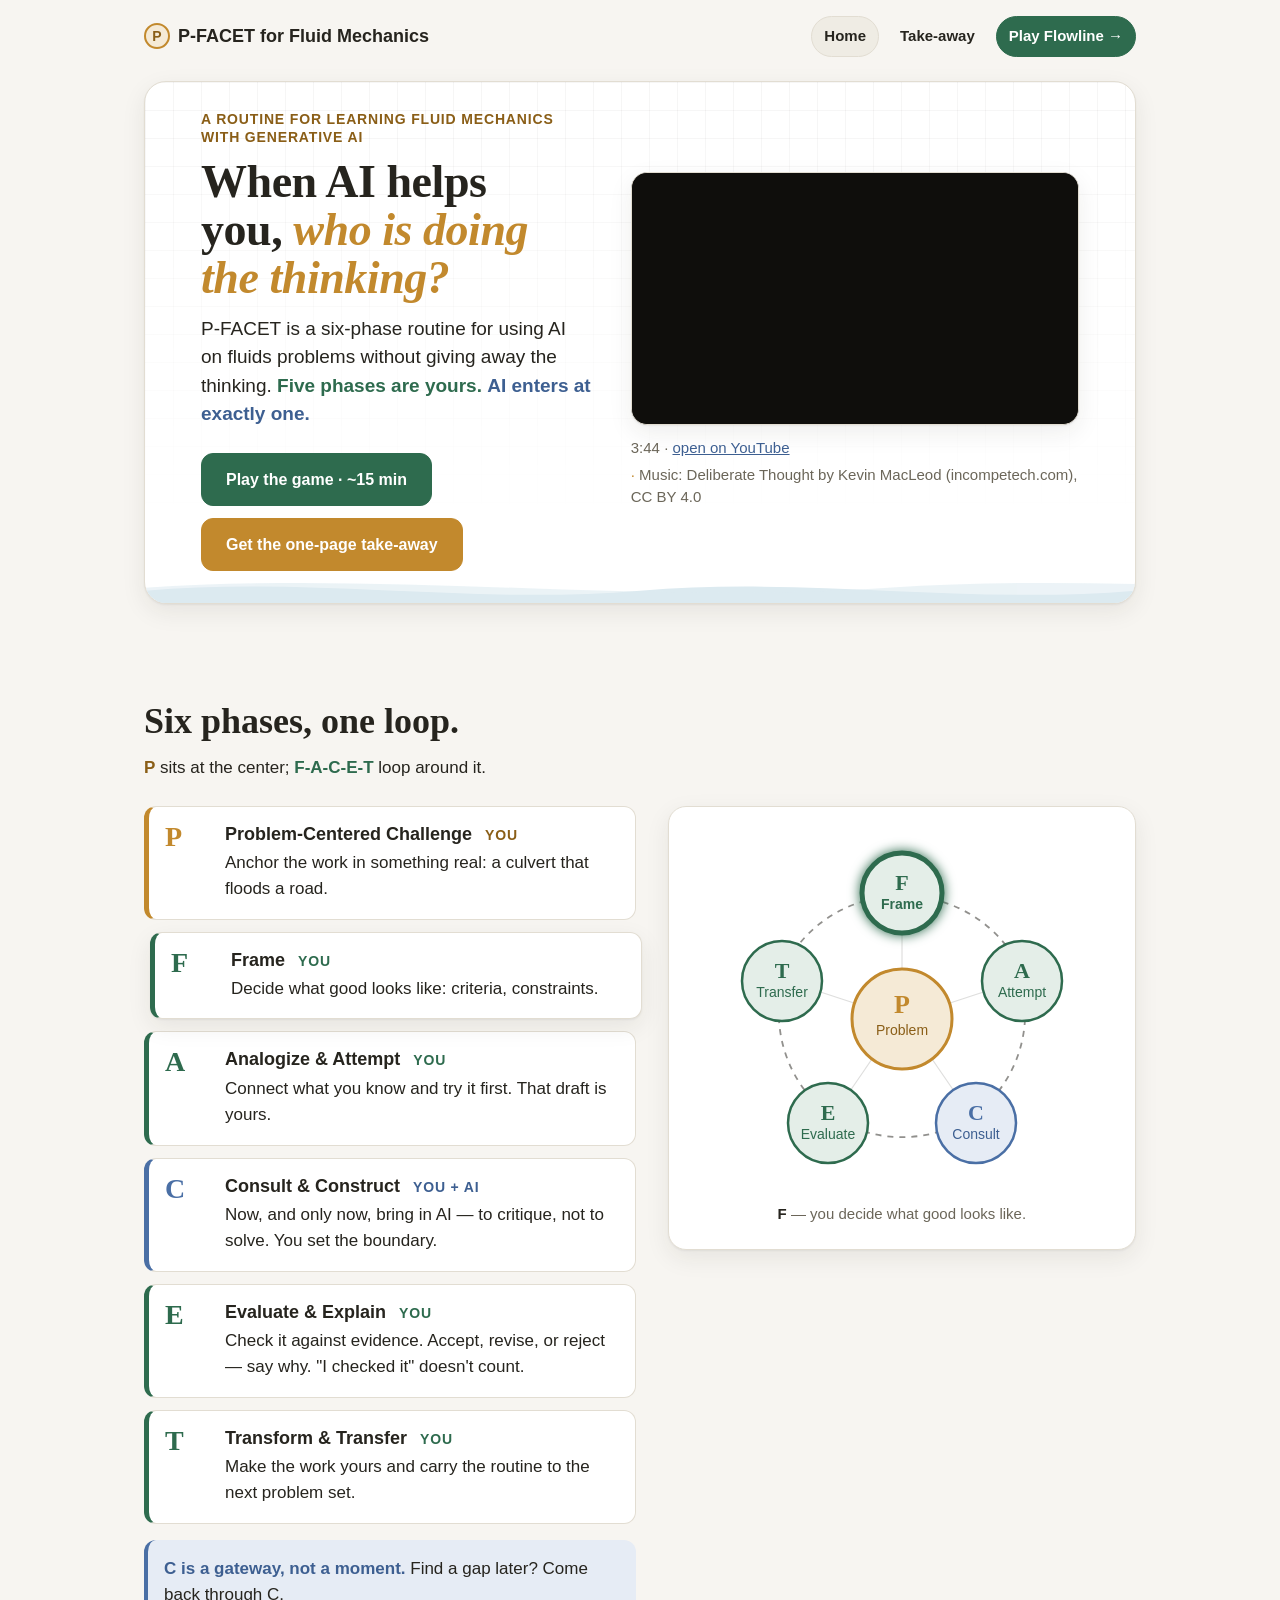
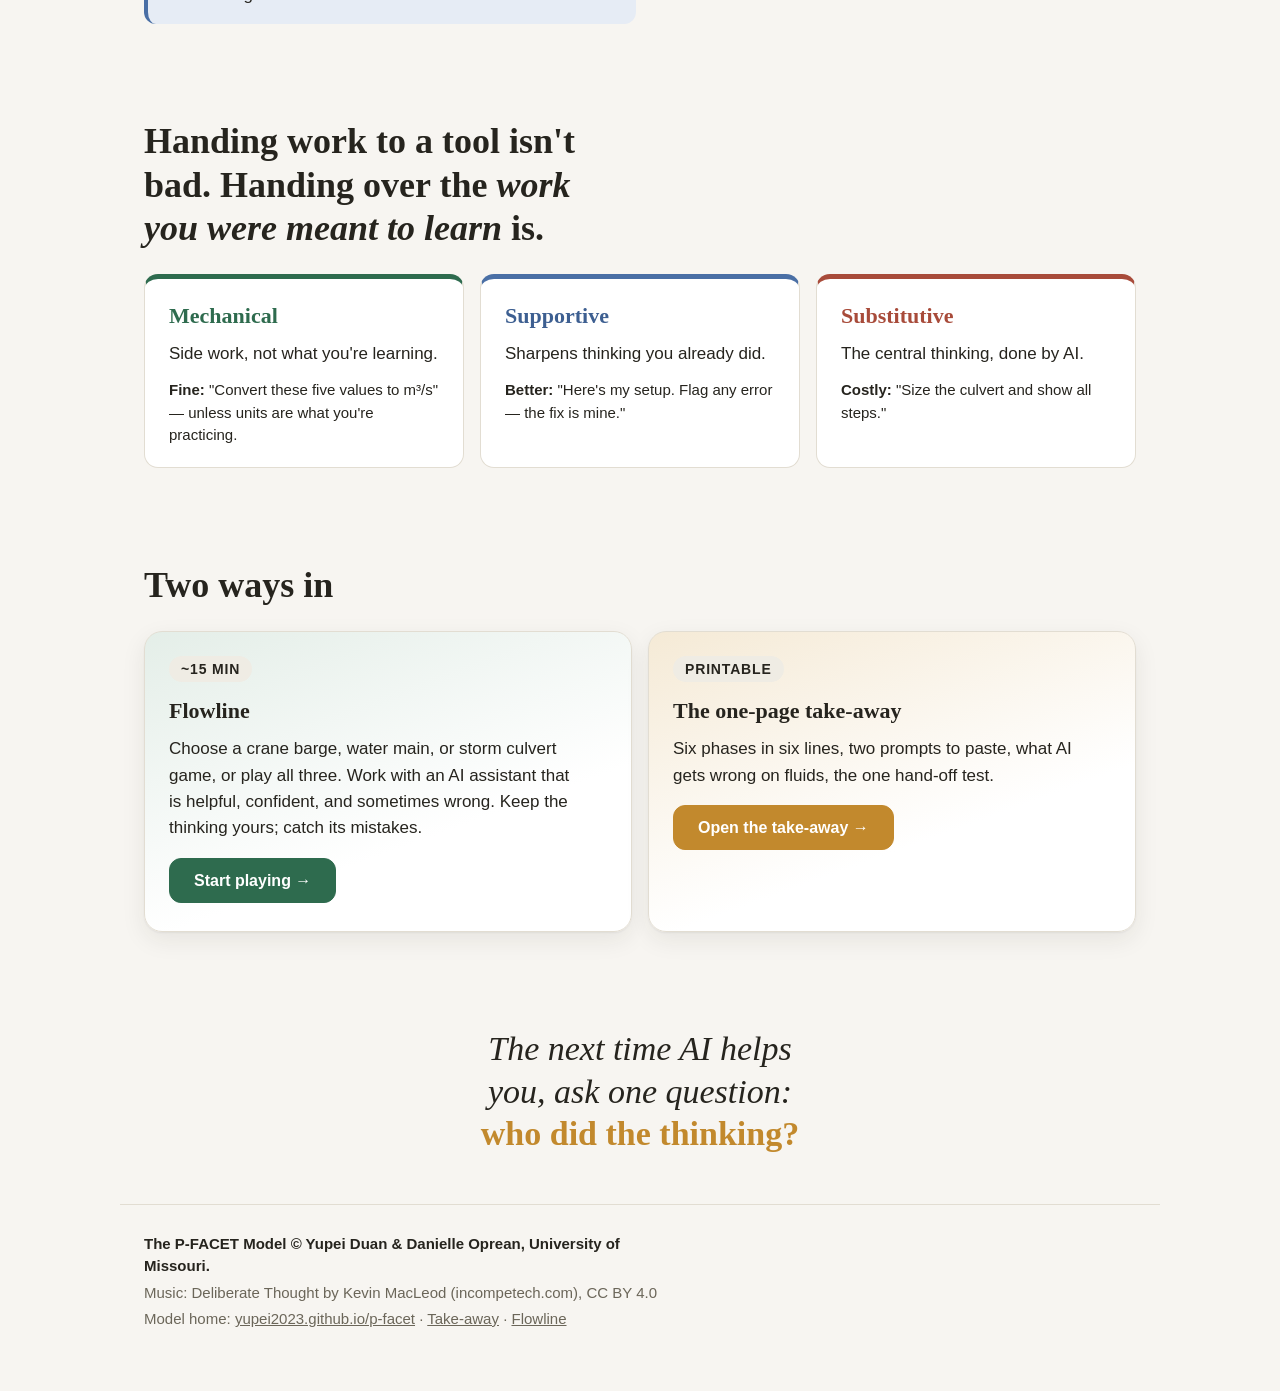
==== commit 56e76b5b: "Allow learners to choose any Flowline scenario independently" ====
--- a/docs/index.html
+++ b/docs/index.html
@@ -226,7 +226,7 @@
       <a class="path game" href="game.html" style="text-decoration:none; color:inherit">
         <span class="time">~15 min</span>
         <h3>Flowline</h3>
-        <p>Three hydraulics problems — crane barge, water main, storm culvert — and an AI assistant that is helpful, confident, and sometimes wrong. Keep the thinking yours; catch its mistakes.</p>
+        <p>Choose a crane barge, water main, or storm culvert game, or play all three. Work with an AI assistant that is helpful, confident, and sometimes wrong. Keep the thinking yours; catch its mistakes.</p>
         <span class="btn primary">Start playing →</span>
       </a>
       <a class="path take" href="takeaway.html" style="text-decoration:none; color:inherit">
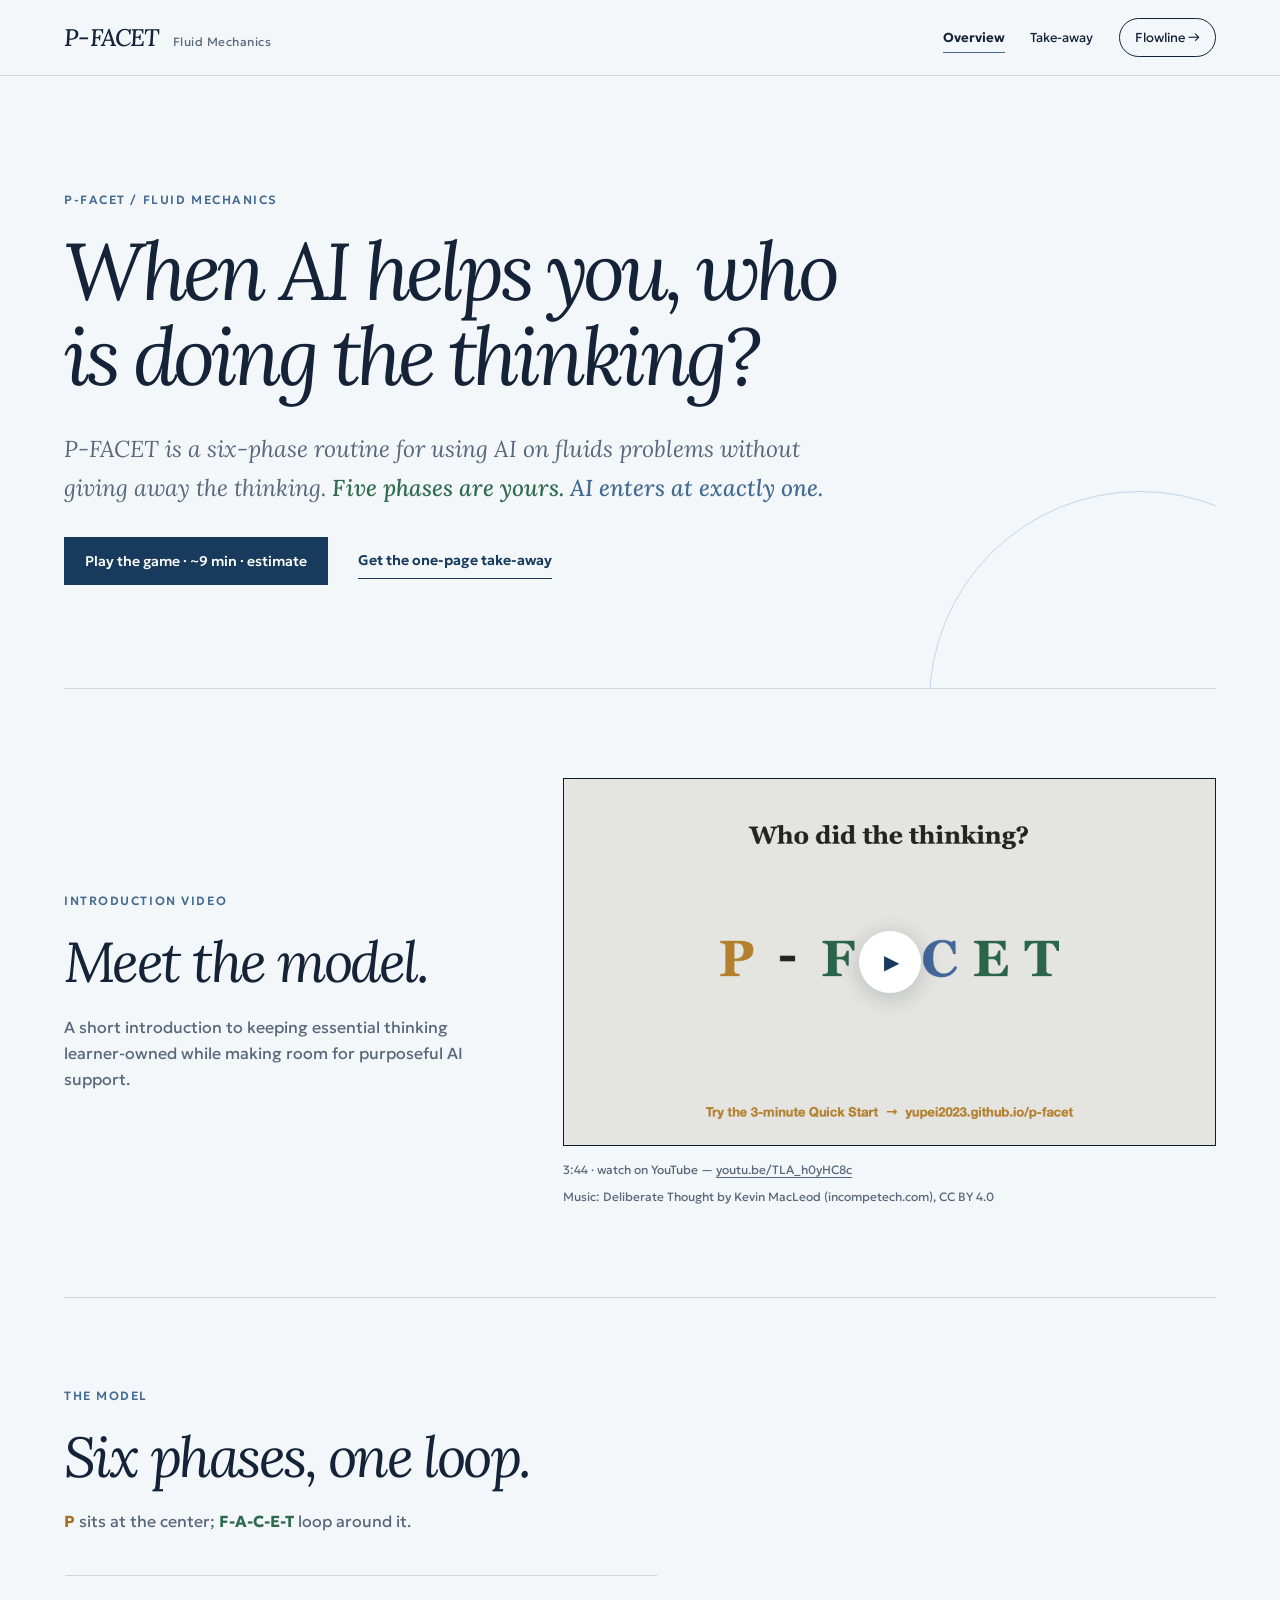
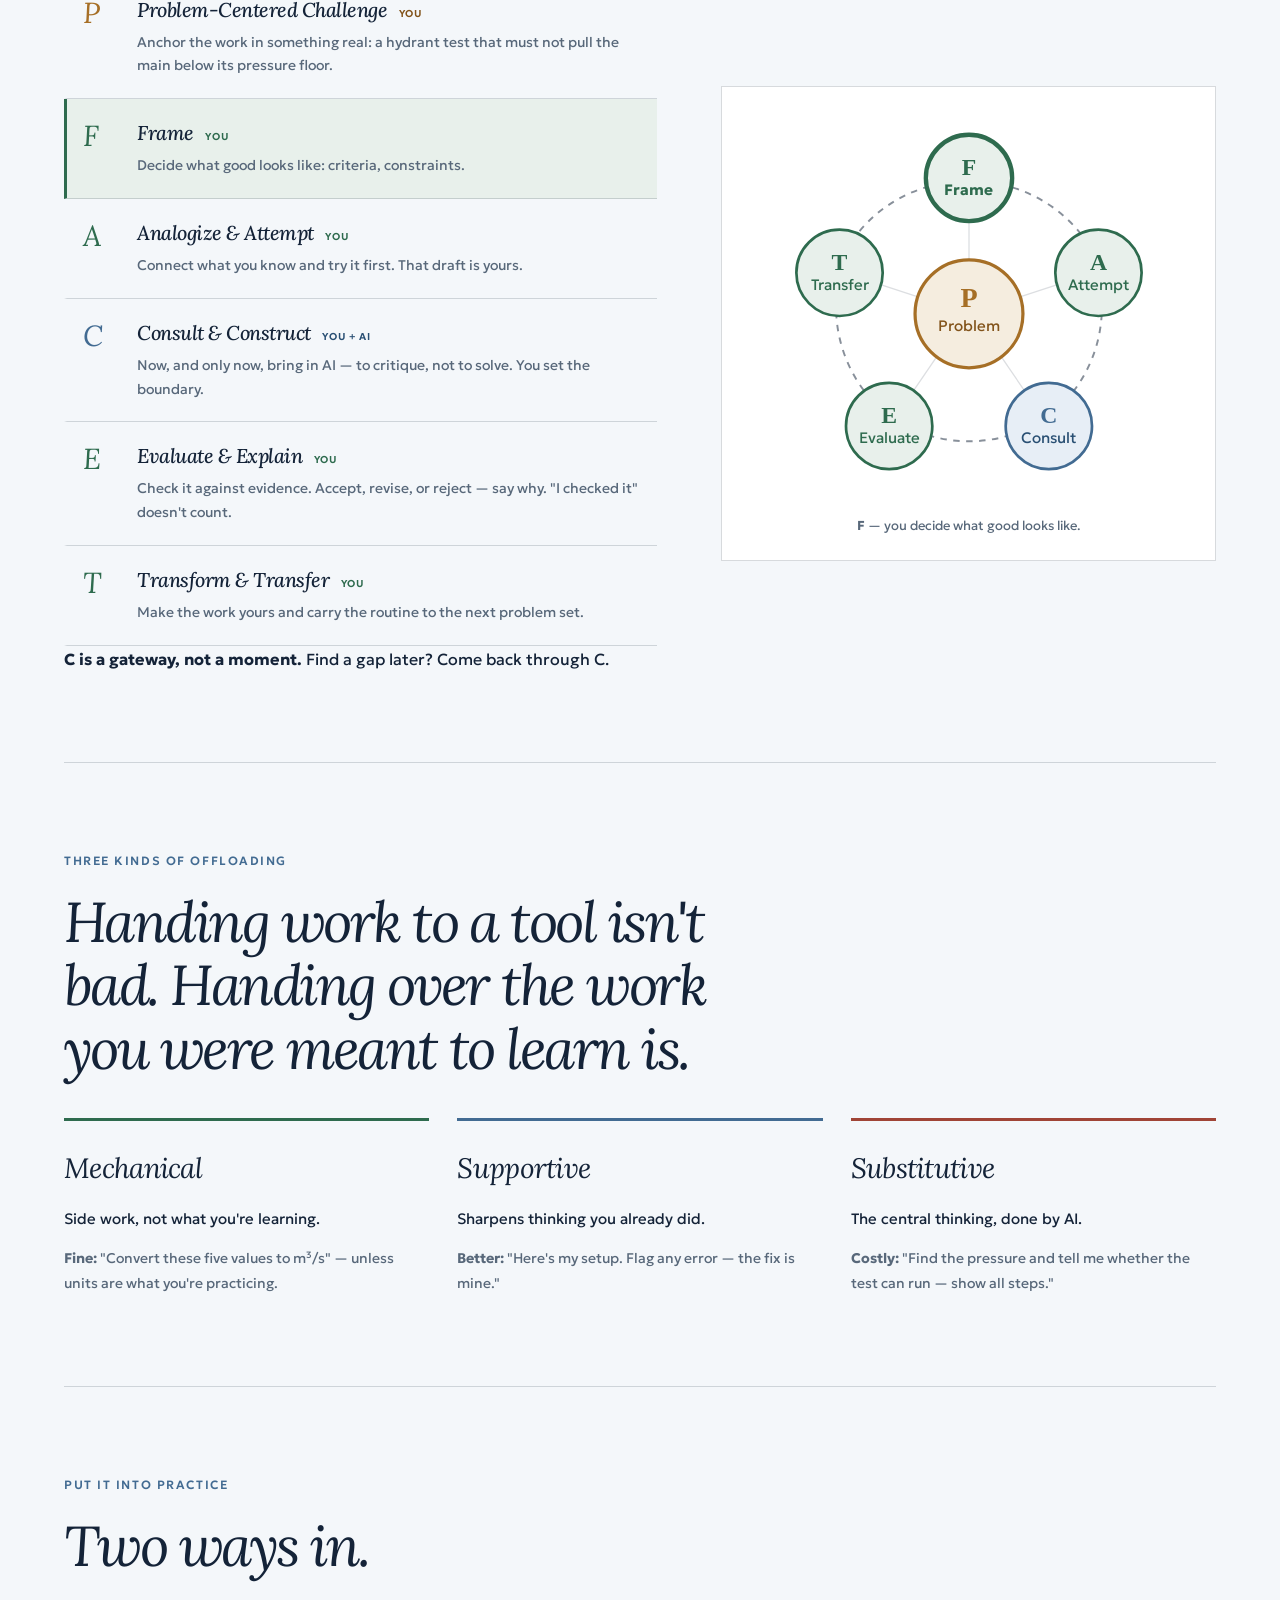
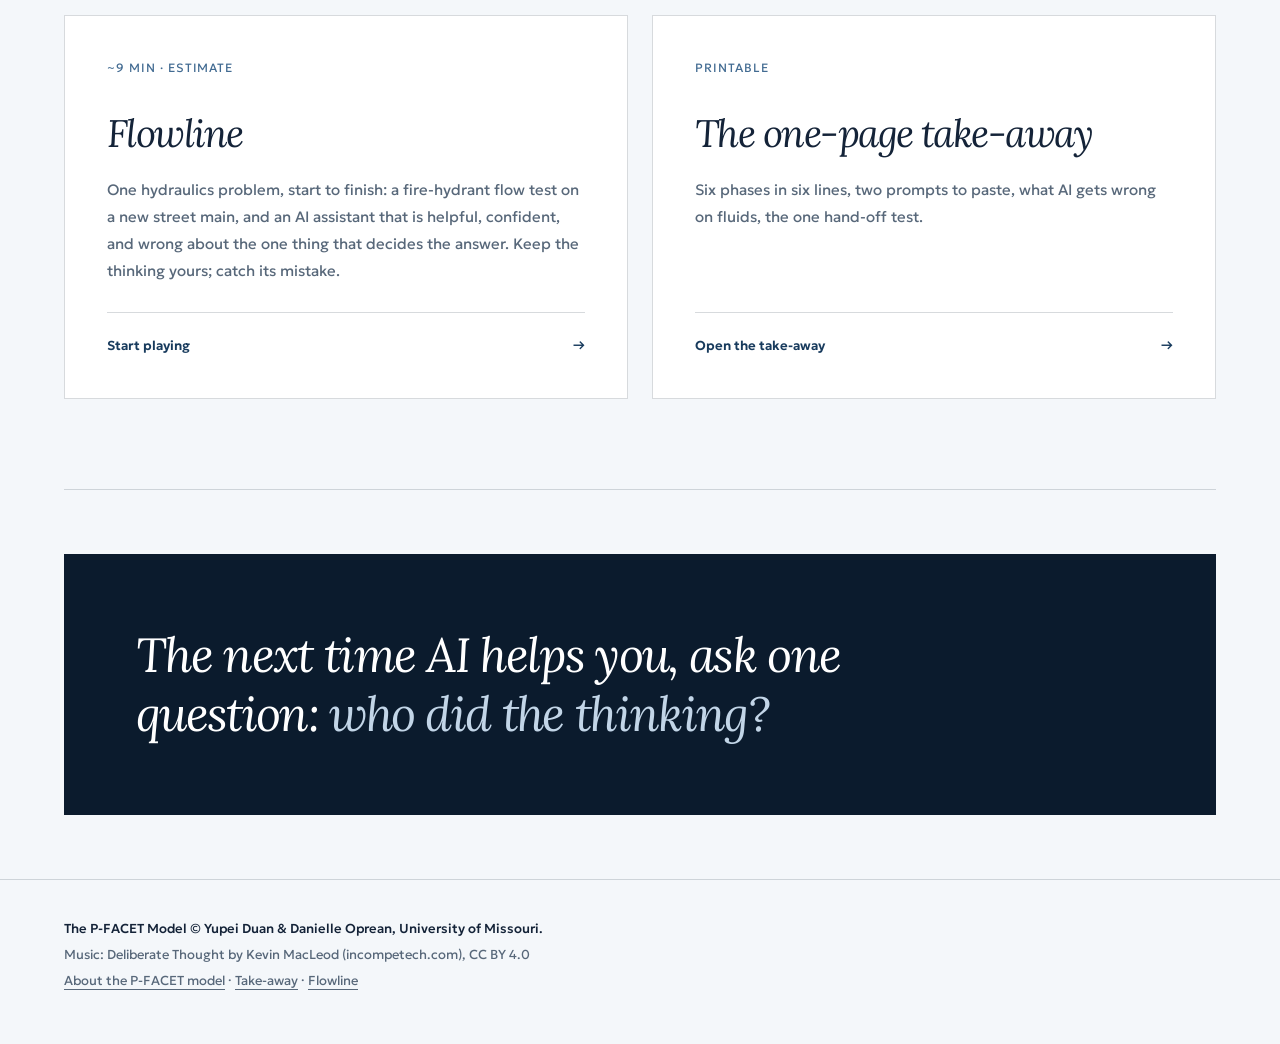
==== commit 8d894914: "Publish reviewed P-FACET learning site with focused styling" ====
--- a/docs/index.html
+++ b/docs/index.html
@@ -3,168 +3,74 @@
 <head>
 <meta charset="utf-8">
 <meta name="viewport" content="width=device-width, initial-scale=1">
-<title>P-FACET for Fluid Mechanics</title>
-<meta name="description" content="A six-phase routine for using AI in fluid mechanics without handing over the thinking. Watch the 4-minute video, play Flowline, print the one-page take-away.">
-<link rel="stylesheet" href="assets/site.css">
-<style>
-  main{max-width:1040px; margin:0 auto; padding:0 24px}
+<title>P-FACET for Simple Fluid Mechanics</title>
+<meta name="description" content="A six-phase routine for using AI in fluid mechanics without handing over the thinking. Watch the 3:44 video, play Flowline in an estimated 9 minutes (not yet timed with students), print the one-page take-away.">
+<link rel="preload" href="assets/fonts/Lora.ttf" as="font" type="font/ttf" crossorigin>
+<link rel="preload" href="assets/fonts/Geologica.ttf" as="font" type="font/ttf" crossorigin>
+<link rel="stylesheet" href="assets/site.css?v=7">
+<link rel="stylesheet" href="assets/overview.css?v=6">
+<link rel="alternate" hreflang="en" href="index.html">
+<link rel="alternate" hreflang="zh-CN" href="zh/index.html">
+</head>
+<body class="overview-page">
+<a class="skip-link" href="#main">Skip to content</a>
 
-  /* ---------- hero ---------- */
-  .hero{
-    position:relative; overflow:hidden; border-radius:22px; margin-top:8px;
-    background:var(--surface); border:1px solid var(--line); box-shadow:var(--shadow);
-    padding:28px clamp(24px,5vw,56px) 32px;
-  }
-  .hero::before{
-    content:""; position:absolute; inset:0; pointer-events:none;
-    background-image:linear-gradient(var(--grid) 1px, transparent 1px), linear-gradient(90deg, var(--grid) 1px, transparent 1px);
-    background-size:28px 28px; mask-image:linear-gradient(180deg, rgba(0,0,0,.8), transparent 85%);
-    -webkit-mask-image:linear-gradient(180deg, rgba(0,0,0,.8), transparent 85%);
-  }
-  .hero .inner{position:relative; z-index:1; display:grid; grid-template-columns:1fr 1.15fr; gap:40px; align-items:center}
-  @media (max-width:820px){ .hero .inner{grid-template-columns:1fr; gap:24px} .hero .media{order:-1} }
-  .hero h1{
-    font-family:var(--serif); font-weight:600; line-height:1.05; margin:12px 0;
-    font-size:clamp(32px,4vw,46px); text-wrap:balance; letter-spacing:-.01em;
-  }
-  @media (max-width:600px){ .hero h1{font-size:30px} }
-  .hero h1 em{font-style:italic; color:var(--anchor)}
-  .hero .lede{font-size:var(--fs-lead); line-height:1.5; max-width:56ch; color:var(--ink); margin:0 0 24px}
-  .hero .lede b.g{color:var(--learner)} .hero .lede b.b{color:var(--ai-text)}
-  .cta{display:flex; gap:12px; flex-wrap:wrap}
-  .cta .btn{font-size:16px; padding:16px 24px}
+<header class="site-header">
+  <a class="project-identity" href="index.html" aria-label="P-FACET for Fluid Mechanics overview"><strong>P-FACET</strong><span>Fluid Mechanics</span></a>
+  <nav class="project-nav" aria-label="Project navigation">
+    <a href="index.html" aria-current="page">Overview</a>
+    <a href="takeaway.html">Take-away</a>
+    <a class="nav-play" href="game.html">Flowline <span aria-hidden="true">→</span></a>
+    <a class="language-switch" hidden href="zh/index.html" lang="zh-CN" hreflang="zh-CN">中文</a>
+  </nav>
+</header>
 
-  /* the video, in the hero's right column */
-  .video-wrap{border-radius:16px; overflow:hidden; background:#0f0e0c; box-shadow:var(--shadow); border:1px solid var(--line)}
-  .video-wrap iframe{display:block; width:100%; height:auto; aspect-ratio:16/9; border:0; background:#0f0e0c}
-  .video-note{display:flex; gap:4px 16px; flex-wrap:wrap; margin-top:12px; font-size:var(--fs-small); line-height:1.5; color:var(--muted)}
-  .video-note span::before{content:"· "; color:var(--anchor)}
-  .video-note span:first-child::before{content:""}
-
-  /* waves */
-  .waves{position:absolute; left:0; right:0; bottom:-2px; height:40px; pointer-events:none; color:var(--water-soft)}
-  .waves svg{width:200%; height:100%; display:block; animation:drift 14s linear infinite}
-  .waves svg.back{position:absolute; inset:0; opacity:.55; animation-duration:22s; animation-direction:reverse}
-  @keyframes drift{from{transform:translateX(0)} to{transform:translateX(-50%)}}
-
-  /* the model wheel */
-  .wheel{width:min(100%,380px); margin:0 auto; display:block}
-  .wheel .node circle{transition:stroke-width .4s ease, filter .4s ease}
-  .wheel .node.lit circle{stroke-width:5; filter:drop-shadow(0 0 6px currentColor)}
-  .wheel .node.lit text{font-weight:700}
-  .wheel .arc{stroke-dasharray:6 6; opacity:.5; animation:arcflow 30s linear infinite}
-  @keyframes arcflow{to{stroke-dashoffset:-600}}
-  .wheel .aibubble{opacity:0; transform-origin:center; transition:opacity .35s ease, transform .35s ease; transform:scale(.7)}
-  .wheel .aibubble.on{opacity:1; transform:scale(1)}
-  /* phones: the wheel scales to ~0.73, so its 14px captions would render near 10px — hide the words (the full names
-     sit in the list right above) and enlarge the "AI here" label so it still renders at ≥ 14px */
-  @media (max-width:480px){ .wheel .node text.word{display:none} .wheel .aibubble text{font-size:20px} }
-
-  /* ---------- sections ---------- */
-  section{margin-top:clamp(56px,8vw,96px)}
-  .sec-head{max-width:var(--measure)}
-  h2{font-family:var(--serif); font-weight:600; font-size:clamp(26px,3.2vw,36px); line-height:1.2; margin:0 0 12px; text-wrap:balance}
-  .sec-head p{color:var(--ink); margin:0; max-width:var(--measure)}
-  .sec-head p b.a{color:var(--anchor-text)}
-
-  /* model grid */
-  .model{display:grid; grid-template-columns:1.05fr 1fr; gap:32px; align-items:start; margin-top:24px}
-  @media (max-width:860px){ .model{grid-template-columns:1fr} }
-  .phases{display:grid; gap:12px}
-  .phase{
-    display:grid; grid-template-columns:44px 1fr; gap:16px; align-items:start;
-    padding:16px; border-radius:12px; border:1px solid var(--line); background:var(--surface);
-    border-left:5px solid var(--learner); transition:transform .25s ease, box-shadow .25s ease;
-  }
-  .phase.p{border-left-color:var(--anchor)} .phase.c{border-left-color:var(--ai)}
-  .phase.lit{transform:translateX(6px); box-shadow:var(--shadow)}
-  .phase .lt{font-family:var(--serif); font-size:28px; font-weight:700; color:var(--learner); line-height:1}
-  .phase.p .lt{color:var(--anchor)} .phase.c .lt{color:var(--ai)}
-  .phase h3{margin:0 0 4px; font-size:var(--fs-h3); font-weight:650; line-height:1.3}
-  .phase p{margin:0; color:var(--ink)}
-  .phase .who{font-size:var(--fs-label); letter-spacing:.06em; text-transform:uppercase; font-weight:700; line-height:1.3; color:var(--learner); margin-left:8px}
-  .phase.p .who{color:var(--anchor-text)} .phase.c .who{color:var(--ai-text)}
-  .model-note{margin-top:16px; padding:16px; border-radius:12px; background:var(--ai-soft); border-left:4px solid var(--ai); max-width:var(--measure)}
-  .model-note b{color:var(--ai-text)}
-  .wheel-card{position:sticky; top:20px; background:var(--surface); border:1px solid var(--line); border-radius:18px; padding:24px; box-shadow:var(--shadow)}
-  .wheel-card .cap{font-size:var(--fs-small); line-height:1.5; color:var(--muted); text-align:center; margin:12px 0 0}
-  .wheel-card .cap b{color:var(--ink)}
-
-  /* offloading strip */
-  .three{display:grid; grid-template-columns:repeat(3,1fr); gap:16px; margin-top:24px}
-  @media (max-width:760px){ .three{grid-template-columns:1fr} }
-  .three .card{border-top:5px solid var(--learner)}
-  .three .card.sup{border-top-color:var(--ai)} .three .card.sub{border-top-color:var(--risk)}
-  .three h3{margin:0 0 8px; font-family:var(--serif); font-size:22px; font-weight:600}
-  .three .card.mech h3{color:var(--learner)} .three .card.sup h3{color:var(--ai-text)} .three .card.sub h3{color:var(--risk)}
-  .three p{margin:0; color:var(--ink)}
-  .three .ex{margin-top:12px; font-size:var(--fs-small); line-height:1.5; color:var(--ink)}
-  .three .ex b{font-weight:650}
-
-  /* paths */
-  .paths{display:grid; grid-template-columns:1fr 1fr; gap:16px; margin-top:24px}
-  @media (max-width:760px){ .paths{grid-template-columns:1fr} }
-  .path{position:relative; overflow:hidden; padding:24px 24px 28px; border-radius:18px; border:1px solid var(--line); background:var(--surface); box-shadow:var(--shadow)}
-  .path .time{display:inline-block; font-size:var(--fs-label); letter-spacing:.06em; text-transform:uppercase; line-height:1.3; font-weight:700; color:var(--ink); background:var(--chip); padding:4px 12px; border-radius:999px; margin-bottom:12px}
-  .path h3{font-family:var(--serif); font-size:22px; margin:0 0 8px; font-weight:600}
-  .path p{margin:0 0 16px; color:var(--ink); max-width:44ch}
-  .path.game{background:linear-gradient(160deg, var(--learner-soft), var(--surface) 65%)}
-  .path.take{background:linear-gradient(160deg, var(--anchor-soft), var(--surface) 65%)}
-
-  .closing{margin-top:clamp(56px,8vw,96px); text-align:center}
-  .closing p{font-family:var(--serif); font-size:clamp(24px,3.4vw,34px); font-style:italic; margin:0 auto; color:var(--ink); max-width:28ch; text-wrap:balance; line-height:1.25}
-  .closing p b{font-style:normal; color:var(--anchor)}
-</style>
-</head>
-<body>
-
-<nav class="nav" aria-label="Site">
-  <a class="brand" href="index.html"><span class="dot" aria-hidden="true">P</span>P-FACET for Fluid Mechanics</a>
-  <div class="links">
-    <a href="index.html" aria-current="page">Home</a>
-    <a href="takeaway.html">Take-away</a>
-    <a class="play" href="game.html">Play Flowline →</a>
-  </div>
-</nav>
-
-<main>
+<main id="main" tabindex="-1">
   <header class="hero">
     <div class="inner">
       <div>
-        <div class="eyebrow">A routine for learning fluid mechanics with generative AI</div>
+        <div class="eyebrow">P-FACET / Fluid mechanics</div>
         <h1>When AI helps you, <em>who is doing the thinking?</em></h1>
         <p class="lede">P-FACET is a six-phase routine for using AI on fluids problems without giving away the thinking. <b class="g">Five phases are yours.</b> <b class="b">AI enters at exactly one.</b></p>
         <div class="cta">
-          <a class="btn primary" href="game.html">Play the game · ~15 min</a>
-          <a class="btn anchor" href="takeaway.html">Get the one-page take-away</a>
+          <a class="btn primary" href="game.html">Play the game · ~9 min · estimate</a>
+          <a class="btn text-link" href="takeaway.html">Get the one-page take-away</a>
         </div>
       </div>
+
+    </div>
+  </header>
+
+
+  <section class="introduction" id="introduction" aria-labelledby="introduction-title">
+    <div class="sec-head">
+      <p class="eyebrow">Introduction video</p>
+      <h2 id="introduction-title">Meet the model.</h2>
+      <p>A short introduction to keeping essential thinking learner-owned while making room for purposeful AI support.</p>
+    </div>
       <div class="media">
-        <div class="video-wrap">
-          <iframe src="https://www.youtube-nocookie.com/embed/TLA_h0yHC8c?rel=0&cc_load_policy=1" title="P-FACET — Plato Edition (explainer video)" loading="lazy" allow="accelerometer; autoplay; clipboard-write; encrypted-media; gyroscope; picture-in-picture" allowfullscreen referrerpolicy="strict-origin-when-cross-origin"></iframe>
-        </div>
+        <a class="video-wrap" href="https://youtu.be/TLA_h0yHC8c" target="_blank" rel="noopener">
+          <img src="assets/poster.png" alt="P-FACET: the explainer video, on YouTube" width="1920" height="1080" loading="lazy">
+          <span class="play" aria-hidden="true"><i>▶</i></span>
+        </a>
         <div class="video-note">
-          <span>3:44 · <a href="https://youtu.be/TLA_h0yHC8c">open on YouTube</a></span>
+          <span>3:44 · watch on YouTube — <a href="https://youtu.be/TLA_h0yHC8c">youtu.be/TLA_h0yHC8c</a></span>
           <span>Music: Deliberate Thought by Kevin MacLeod (incompetech.com), CC BY 4.0</span>
         </div>
       </div>
-    </div>
-    <div class="waves" aria-hidden="true">
-      <svg class="back" viewBox="0 0 1200 70" preserveAspectRatio="none"><path fill="currentColor" d="M0,40 C150,10 300,70 450,40 C600,10 750,70 900,40 C1050,10 1200,70 1350,40 L1350,70 L0,70 Z" transform="scale(1,1)"/></svg>
-      <svg viewBox="0 0 1200 70" preserveAspectRatio="none"><path fill="currentColor" d="M0,45 C100,20 200,70 300,45 C400,20 500,70 600,45 C700,20 800,70 900,45 C1000,20 1100,70 1200,45 L1200,70 L0,70 Z"/></svg>
-    </div>
-  </header>
+  </section>
 
   <!-- ============ the model ============ -->
   <section id="model">
     <div class="sec-head">
+      <p class="eyebrow">The model</p>
       <h2>Six phases, one loop.</h2>
       <p><b class="a">P</b> sits at the center; <b class="g">F-A-C-E-T</b> loop around it.</p>
     </div>
     <div class="model">
       <div>
         <div class="phases" id="phaseList">
-          <div class="phase p" data-k="P"><span class="lt">P</span><div><h3>Problem-Centered Challenge <span class="who">You</span></h3><p>Anchor the work in something real: a culvert that floods a road.</p></div></div>
+          <div class="phase p" data-k="P"><span class="lt">P</span><div><h3>Problem-Centered Challenge <span class="who">You</span></h3><p>Anchor the work in something real: a hydrant test that must not pull the main below its pressure floor.</p></div></div>
           <div class="phase" data-k="F"><span class="lt">F</span><div><h3>Frame <span class="who">You</span></h3><p>Decide what good looks like: criteria, constraints.</p></div></div>
           <div class="phase" data-k="A"><span class="lt">A</span><div><h3>Analogize &amp; Attempt <span class="who">You</span></h3><p>Connect what you know and try it first. That draft is yours.</p></div></div>
           <div class="phase c" data-k="C"><span class="lt">C</span><div><h3>Consult &amp; Construct <span class="who">You + AI</span></h3><p>Now, and only now, bring in AI — to critique, not to solve. You set the boundary.</p></div></div>
@@ -208,32 +114,34 @@
   <!-- ============ offloading ============ -->
   <section id="offloading">
     <div class="sec-head">
+      <p class="eyebrow">Three kinds of offloading</p>
       <h2>Handing work to a tool isn't bad. Handing over the <em class="serif">work you were meant to learn</em> is.</h2>
     </div>
     <div class="three">
       <div class="card mech"><h3>Mechanical</h3><p>Side work, not what you're learning.</p><div class="ex"><b>Fine:</b> "Convert these five values to m³/s" — unless units are what you're practicing.</div></div>
       <div class="card sup"><h3>Supportive</h3><p>Sharpens thinking you already did.</p><div class="ex"><b>Better:</b> "Here's my setup. Flag any error — the fix is mine."</div></div>
-      <div class="card sub"><h3>Substitutive</h3><p>The central thinking, done by AI.</p><div class="ex"><b>Costly:</b> "Size the culvert and show all steps."</div></div>
+      <div class="card sub"><h3>Substitutive</h3><p>The central thinking, done by AI.</p><div class="ex"><b>Costly:</b> "Find the pressure and tell me whether the test can run — show all steps."</div></div>
     </div>
   </section>
 
   <!-- ============ paths ============ -->
   <section id="go">
     <div class="sec-head">
-      <h2>Two ways in</h2>
+      <p class="eyebrow">Put it into practice</p>
+      <h2>Two ways in.</h2>
     </div>
     <div class="paths">
       <a class="path game" href="game.html" style="text-decoration:none; color:inherit">
-        <span class="time">~15 min</span>
+        <span class="time">~9 min · estimate</span>
         <h3>Flowline</h3>
-        <p>Choose a crane barge, water main, or storm culvert game, or play all three. Work with an AI assistant that is helpful, confident, and sometimes wrong. Keep the thinking yours; catch its mistakes.</p>
-        <span class="btn primary">Start playing →</span>
+        <p>One hydraulics problem, start to finish: a fire-hydrant flow test on a new street main, and an AI assistant that is helpful, confident, and wrong about the one thing that decides the answer. Keep the thinking yours; catch its mistake.</p>
+        <span class="path-link">Start playing <span aria-hidden="true">→</span></span>
       </a>
       <a class="path take" href="takeaway.html" style="text-decoration:none; color:inherit">
         <span class="time">Printable</span>
         <h3>The one-page take-away</h3>
         <p>Six phases in six lines, two prompts to paste, what AI gets wrong on fluids, the one hand-off test.</p>
-        <span class="btn anchor">Open the take-away →</span>
+        <span class="path-link">Open the take-away <span aria-hidden="true">→</span></span>
       </a>
     </div>
   </section>
@@ -246,7 +154,7 @@
 <footer class="site-footer">
   <p class="credit">The P-FACET Model © Yupei Duan &amp; Danielle Oprean, University of Missouri.</p>
   <p>Music: Deliberate Thought by Kevin MacLeod (incompetech.com), CC BY 4.0</p>
-  <p>Model home: <a href="https://yupei2023.github.io/p-facet">yupei2023.github.io/p-facet</a> · <a href="takeaway.html">Take-away</a> · <a href="game.html">Flowline</a></p>
+  <p><a href="https://yupei2023.github.io/p-facet">About the P-FACET model</a> · <a href="takeaway.html">Take-away</a> · <a href="game.html">Flowline</a></p>
 </footer>
 
 <script>
--- a/docs/assets/site.css
+++ b/docs/assets/site.css
@@ -1,135 +1,81 @@
-/* P-FACET for Fluid Mechanics — shared design system
-   The palette IS the pedagogy: green = learner-owned, blue = AI's bounded role (C only),
-   amber = the problem anchor (P), red = substitutive use / warnings. Never reassign.
-   --anchor-text / --ai-text are darker cuts of the same two hues, for text under 24 px only. */
+/* Shared visual language from Yupei Duan's personal website.
+   Phase colors retain their meanings: learner green, consultation blue,
+   problem amber, and substitutive use / warnings red. */
+@font-face{font-family:"Lora";src:url("fonts/Lora.ttf") format("truetype");font-weight:400 700;font-display:swap}
+@font-face{font-family:"Geologica";src:url("fonts/Geologica.ttf") format("truetype");font-weight:100 900;font-display:swap}
+:root{
+  --bg:#f4f7fa;--surface:#fff;--ink:#142338;--muted:#58687a;
+  --line:rgba(20,35,56,.17);--chip:#e8eef4;
+  --brand:#183b5d;--brand-accent:#426b92;--night:#0b1b2d;--sage:#c2d5e7;
+  --learner:#2e6b4e;--learner-soft:#e8f0eb;
+  --ai:#426b92;--ai-soft:#e7eef6;--ai-text:#294f73;
+  --anchor:#a66f26;--anchor-soft:#f5eddf;--anchor-text:#82531a;
+  --risk:#a04436;--risk-soft:#f5e8e4;
+  --water:#426b92;--water-soft:#e0ebf4;
+  --shadow:0 12px 32px rgba(11,27,45,.07);--grid:rgba(20,35,56,.045);
+  --serif:"Lora",Georgia,serif;
+  --sans:"Geologica","Helvetica Neue",Arial,sans-serif;
+  --mono:ui-monospace,SFMono-Regular,Menlo,Consolas,"Liberation Mono",monospace;
+  --fs-label:12px;--fs-small:14px;--fs-body:16px;--fs-lead:20px;
+  --fs-h3:20px;--fs-h2:32px;--fs-h1:clamp(38px,6vw,72px);--fs-mono:14px;
+  --measure:65ch;--page-width:1180px;--gutter:clamp(20px,5vw,72px);
+  color-scheme:light;
+}
+*{box-sizing:border-box}
+html{scroll-behavior:smooth;scroll-padding-top:110px}
+body{margin:0;background:var(--bg);color:var(--ink);font-family:var(--sans);font-size:var(--fs-body);line-height:1.65}
+img{display:block;max-width:100%}
+a{color:var(--brand)}
+button{font:inherit}
+a:focus-visible,button:focus-visible,[tabindex]:focus-visible,input:focus-visible,textarea:focus-visible,summary:focus-visible{outline:3px solid var(--anchor);outline-offset:4px}
+main:focus{outline:none}
+.serif{font-family:var(--serif)}.mono{font-family:var(--mono)}
+.g{color:var(--learner)}.b{color:var(--ai)}.a{color:var(--anchor)}.r{color:var(--risk)}
+.sr-only{position:absolute;width:1px;height:1px;padding:0;margin:-1px;overflow:hidden;clip:rect(0,0,0,0);white-space:nowrap;border:0}
+.skip-link{position:fixed;z-index:100;top:16px;left:16px;padding:12px 18px;background:var(--brand);color:#fff;transform:translateY(-200%);text-decoration:none}
+.skip-link:focus{transform:translateY(0)}
 
-:root{
-  --bg:#F7F5F1; --surface:#FFFFFF; --ink:#26241E; --muted:#6B6659;
-  --line:#E2DDD2; --chip:#EFECE4;
-  --learner:#2E6B4E; --learner-soft:#E4EEE8;
-  --ai:#4A6FA5; --ai-soft:#E6ECF5; --ai-text:#3D5F91;
-  --anchor:#C2892D; --anchor-soft:#F5EAD6; --anchor-text:#8A5E17;
-  --risk:#A84B3A; --risk-soft:#F3E2DD;
-  --water:#3E7C9E; --water-soft:#DCEAF0;
-  --shadow:0 1px 2px rgba(38,36,30,.06), 0 8px 24px rgba(38,36,30,.08);
-  --grid:rgba(38,36,30,.055);
-  --serif:"Iowan Old Style","Palatino Linotype",Palatino,"Book Antiqua",Georgia,serif;
-  --sans:-apple-system,BlinkMacSystemFont,"Segoe UI",Roboto,"Helvetica Neue",Arial,sans-serif;
-  --mono:ui-monospace,SFMono-Regular,Menlo,Consolas,"Liberation Mono",monospace;
-  /* type scale — nothing on screen below --fs-label; serif is display-only (>= 22px) */
-  --fs-label:14px;   /* caps labels: You / You + AI, .eyebrow, strip words, time chips */
-  --fs-small:15px;   /* captions, quoted examples, error-chip text, footer, counter, Copy */
-  --fs-body:17px;    /* everything read as a sentence */
-  --fs-lead:19px;    /* the one lede under each h1 */
-  --fs-h3:18px;      /* sans 650 */
-  --fs-h2:26px;      /* serif 600 */
-  --fs-h1:clamp(32px,4.5vw,44px);
-  --fs-mono:14.5px;  /* prompts only */
-  --measure:62ch;
-  color-scheme:light dark;
+/* Project identity and navigation: focused on fluid-mechanics learning. */
+.site-header{position:sticky;z-index:30;top:0;display:flex;align-items:center;justify-content:space-between;gap:24px;min-height:76px;padding:12px var(--gutter);border-bottom:1px solid var(--line);background:rgba(244,247,250,.96);backdrop-filter:blur(14px);-webkit-backdrop-filter:blur(14px)}
+.project-identity{display:flex;align-items:baseline;flex-wrap:wrap;gap:4px 14px;color:var(--ink);text-decoration:none}
+.project-identity strong{font-family:var(--serif);font-size:24px;font-weight:500;letter-spacing:-.025em}
+.project-identity span{font-size:12px;color:var(--muted);letter-spacing:.04em}
+.project-nav{display:flex;align-items:center;gap:clamp(16px,2vw,28px)}
+.project-nav a{position:relative;padding:8px 0;color:var(--ink);font-size:13px;text-decoration:none;white-space:nowrap}
+.project-nav a:not(.nav-play)::after{content:"";position:absolute;left:0;right:0;bottom:3px;height:1px;background:var(--brand-accent);transform:scaleX(0);transform-origin:left;transition:transform .2s}
+.project-nav a:hover::after,.project-nav a[aria-current="page"]::after{transform:scaleX(1)}
+.project-nav a[aria-current="page"]{font-weight:650}
+.project-nav .nav-play{padding:8px 15px;border:1px solid var(--ink);border-radius:100px}
+.project-nav .nav-play:hover,.project-nav .nav-play[aria-current="page"]{background:var(--brand);border-color:var(--brand);color:#fff}
+
+.btn{display:inline-flex;align-items:center;justify-content:center;gap:18px;min-height:46px;padding:13px 20px;border:1px solid var(--line);border-radius:0;background:var(--surface);color:var(--ink);font:inherit;font-size:14px;font-weight:500;line-height:1.45;text-decoration:none;cursor:pointer;transition:background .18s,border-color .18s,color .18s}
+.btn:hover{border-color:var(--brand);background:var(--chip)}
+.btn.primary{background:var(--brand);border-color:var(--brand);color:#fff}
+.btn.primary:hover{background:var(--night);border-color:var(--night)}
+.btn.ai{background:var(--ai);border-color:var(--ai);color:#fff}
+.btn.ai:hover{background:var(--ai-text)}
+.btn.anchor{background:var(--anchor);border-color:var(--anchor);color:#fff}
+.btn.ghost{background:transparent}
+.btn.text-link{min-height:0;padding:7px 0;border:0;border-bottom:1px solid var(--brand);background:transparent;color:var(--brand);font-weight:600}
+.btn[disabled]{opacity:.5;cursor:not-allowed;transform:none;box-shadow:none}
+.eyebrow{margin:0 0 20px;font-family:var(--sans);font-size:12px;font-weight:550;line-height:1.5;letter-spacing:.13em;text-transform:uppercase;color:var(--brand-accent)}
+.card{padding:24px;border:1px solid var(--line);background:var(--surface)}
+.prompt{padding:14px 16px;border:1px solid var(--line);border-radius:0;background:var(--chip);font-family:var(--mono);font-size:var(--fs-mono);line-height:1.6}
+.site-footer{max-width:calc(var(--page-width) + 2*var(--gutter));margin:0 auto;padding:34px var(--gutter) 48px;border-top:1px solid var(--line);color:var(--muted);font-size:13px;line-height:1.7}
+.site-footer p{margin:4px 0;max-width:85ch}
+.site-footer .credit{color:var(--ink);font-weight:500}
+.site-footer a{color:var(--muted);text-underline-offset:4px}
+@media(max-width:720px){
+  .site-header{position:relative;flex-wrap:wrap;gap:8px;padding-block:14px}
+  .project-nav{width:100%;justify-content:space-between;gap:10px}
+  .project-nav a{font-size:12px}
+  .project-nav .nav-play{padding:7px 12px}
+  .eyebrow{font-size:11px}
+  :root{--fs-lead:18px;--fs-h2:28px}
 }
-@media (prefers-color-scheme: dark){
-  :root:not([data-theme="light"]){
-    --bg:#211F1B; --surface:#2A2823; --ink:#EAE6DC; --muted:#A39D8E;
-    --line:#3B382F; --chip:#333028;
-    --learner:#6FB392; --learner-soft:#26352D;
-    --ai:#8AA7D6; --ai-soft:#28303E; --ai-text:var(--ai);
-    --anchor:#D9A855; --anchor-soft:#3A3122; --anchor-text:var(--anchor);
-    --risk:#D08A79; --risk-soft:#3C2B26;
-    --water:#7FB3CC; --water-soft:#1F2E36;
-    --shadow:0 1px 2px rgba(0,0,0,.3), 0 8px 24px rgba(0,0,0,.35);
-    --grid:rgba(234,230,220,.06);
-  }
+@media(max-width:360px){.project-nav{gap:7px}.project-nav a{font-size:11px}.project-nav .nav-play{padding:6px 10px}}
+@media(prefers-reduced-motion:reduce){*,*::before,*::after{animation-duration:.001ms!important;animation-iteration-count:1!important;transition-duration:.001ms!important;scroll-behavior:auto!important}}
+@media print{
+  .site-header,.skip-link,.no-print{display:none!important}
+  body{background:#fff;color:#000}
 }
-:root[data-theme="dark"]{
-  --bg:#211F1B; --surface:#2A2823; --ink:#EAE6DC; --muted:#A39D8E;
-  --line:#3B382F; --chip:#333028;
-  --learner:#6FB392; --learner-soft:#26352D;
-  --ai:#8AA7D6; --ai-soft:#28303E; --ai-text:var(--ai);
-  --anchor:#D9A855; --anchor-soft:#3A3122; --anchor-text:var(--anchor);
-  --risk:#D08A79; --risk-soft:#3C2B26;
-  --water:#7FB3CC; --water-soft:#1F2E36;
-  --shadow:0 1px 2px rgba(0,0,0,.3), 0 8px 24px rgba(0,0,0,.35);
-  --grid:rgba(234,230,220,.06);
-}
-@media (max-width:600px){
-  :root{--fs-body:16px; --fs-small:14.5px; --fs-lead:18px; --fs-h2:24px; --fs-h3:17px; --fs-h1:30px}
-}
-
-*{box-sizing:border-box}
-html{scroll-behavior:smooth}
-body{
-  margin:0; background:var(--bg); color:var(--ink);
-  font-family:var(--sans); font-size:var(--fs-body); line-height:1.55;
-}
-a{color:var(--ai-text)}
-a:focus-visible, button:focus-visible, [tabindex]:focus-visible, input:focus-visible, textarea:focus-visible{
-  outline:3px solid var(--anchor); outline-offset:3px; border-radius:4px;
-}
-.serif{font-family:var(--serif)}
-.mono{font-family:var(--mono)}
-.g{color:var(--learner)} .b{color:var(--ai)} .a{color:var(--anchor)} .r{color:var(--risk)}
-
-/* ---------- site nav ---------- */
-.nav{
-  display:flex; align-items:center; gap:16px; flex-wrap:wrap;
-  max-width:1040px; margin:0 auto; padding:16px 24px;
-}
-.nav .brand{
-  font-weight:700; font-size:18px; line-height:1.3; color:var(--ink); text-decoration:none;
-  display:flex; align-items:center; gap:8px;
-}
-.nav .brand .dot{
-  width:26px; height:26px; border-radius:50%; background:var(--anchor-soft); border:2px solid var(--anchor);
-  display:inline-grid; place-items:center; font-size:14px; color:var(--anchor-text);
-}
-.nav .links{margin-left:auto; display:flex; gap:8px; flex-wrap:wrap}
-.nav .links a{
-  color:var(--ink); text-decoration:none; font-size:var(--fs-small); line-height:1.5; font-weight:600;
-  padding:8px 12px; border-radius:999px; border:1px solid transparent;
-}
-.nav .links a:hover{border-color:var(--line); background:var(--surface)}
-.nav .links a[aria-current="page"]{background:var(--chip); border-color:var(--line)}
-.nav .links a.play{background:var(--learner); color:#fff; border-color:var(--learner)}
-.nav .links a.play:hover{filter:brightness(1.08)}
-
-/* ---------- buttons ---------- */
-.btn{
-  display:inline-flex; align-items:center; gap:8px; cursor:pointer;
-  font:inherit; font-weight:650; font-size:16px; line-height:1.2;
-  padding:12px 24px; border-radius:12px; border:1px solid var(--line);
-  background:var(--surface); color:var(--ink); text-decoration:none;
-  transition:transform .15s ease, box-shadow .15s ease, background .15s ease, border-color .15s ease;
-}
-.btn:hover{transform:translateY(-1px); box-shadow:var(--shadow)}
-.btn:active{transform:translateY(0)}
-.btn.primary{background:var(--learner); border-color:var(--learner); color:#fff}
-.btn.ai{background:var(--ai); border-color:var(--ai); color:#fff}
-.btn.anchor{background:var(--anchor); border-color:var(--anchor); color:#fff}
-.btn.ghost{background:transparent}
-.btn[disabled]{opacity:.5; cursor:not-allowed; transform:none; box-shadow:none}
-
-/* ---------- common blocks ---------- */
-.eyebrow{font-size:var(--fs-label); line-height:1.3; letter-spacing:.06em; text-transform:uppercase; color:var(--anchor-text); font-weight:700; margin-bottom:8px}
-.card{background:var(--surface); border:1px solid var(--line); border-radius:14px; padding:20px 24px}
-.prompt{
-  font-family:var(--mono); font-size:var(--fs-mono); line-height:1.5;
-  background:var(--chip); border:1px solid var(--line); border-radius:8px; padding:12px 16px;
-}
-
-/* ---------- footer ---------- */
-.site-footer{
-  max-width:1040px; margin:48px auto 0; padding:24px 24px 56px; border-top:1px solid var(--line);
-  font-size:var(--fs-small); line-height:1.5; color:var(--muted);
-}
-.site-footer p{margin:4px 0; max-width:var(--measure)}
-.site-footer .credit{color:var(--ink); font-weight:600}
-.site-footer a{color:var(--muted)}
-
-@media (prefers-reduced-motion: reduce){
-  *,*::before,*::after{animation-duration:.001ms !important; animation-iteration-count:1 !important; transition-duration:.001ms !important; scroll-behavior:auto !important}
-}
-@media print{
-  .nav, .no-print{display:none !important}
-  body{background:#fff; color:#000}
-}
--- a/docs/assets/overview.css
+++ b/docs/assets/overview.css
@@ -0,0 +1,61 @@
+/* Overview: the same open, editorial layout as the personal site's P-FACET page. */
+.overview-page main{max-width:calc(var(--page-width) + 2*var(--gutter));margin:0 auto;padding:0 var(--gutter)}
+.hero{position:relative;overflow:hidden;padding:clamp(70px,9vw,126px) 0 clamp(64px,8vw,104px);border-bottom:1px solid var(--line)}
+.hero::after{content:"";position:absolute;right:-135px;bottom:-225px;width:420px;height:420px;border:1px solid var(--sage);border-radius:50%;pointer-events:none}
+.hero .inner{position:relative;z-index:1}
+.hero h1{max-width:1050px;margin:0;font-family:var(--serif);font-size:clamp(44px,6.3vw,88px);font-weight:400;line-height:1.05;letter-spacing:-.055em;text-wrap:balance}
+.hero h1 em{font-style:normal;color:var(--ink)}
+.hero .lede{max-width:760px;margin:30px 0;color:var(--muted);font-family:var(--serif);font-size:clamp(19px,1.8vw,24px);line-height:1.7}
+.hero .lede b{font-weight:500}
+.cta{display:flex;align-items:center;flex-wrap:wrap;gap:20px 30px}
+.overview-page section{padding:clamp(56px,7vw,96px) 0;border-bottom:1px solid var(--line);scroll-margin-top:100px}
+.sec-head{max-width:850px}
+h2{margin:0 0 20px;font-family:var(--serif);font-size:clamp(32px,4.4vw,58px);font-weight:400;letter-spacing:-.045em;line-height:1.12;text-wrap:balance}
+.sec-head p:not(.eyebrow){max-width:65ch;margin:0;color:var(--muted)}
+.introduction{display:grid;grid-template-columns:.8fr 1.2fr;gap:clamp(32px,5vw,80px);align-items:center}
+.video-wrap{position:relative;display:block;overflow:hidden;border:1px solid var(--line);background:var(--night)}
+.video-wrap img{width:100%;height:auto;aspect-ratio:16/9;object-fit:cover}
+.video-wrap .play{position:absolute;inset:0;display:grid;place-items:center;background:rgba(11,27,45,.08);transition:background .2s}
+.video-wrap .play i{display:grid;place-items:center;width:62px;height:62px;padding-left:4px;border:1px solid rgba(255,255,255,.7);border-radius:50%;background:#fff;color:var(--brand);font-size:20px;font-style:normal;box-shadow:0 4px 24px rgba(11,27,45,.2)}
+.video-wrap:hover .play{background:rgba(11,27,45,.2)}
+.video-note{display:grid;gap:6px;margin-top:14px;color:var(--muted);font-size:12px;line-height:1.7}
+.video-note a{color:inherit;text-underline-offset:3px}
+.model{display:grid;grid-template-columns:1.2fr 1fr;gap:clamp(32px,5vw,72px);align-items:center;margin-top:40px}
+.phases{display:grid;gap:0}
+.phase{display:flex;align-items:flex-start;gap:18px;padding:20px 16px;border:0;border-bottom:1px solid var(--line);border-left:3px solid transparent;background:transparent;cursor:pointer;transition:background .2s,border-color .2s}
+.phase:first-child{border-top:1px solid var(--line)}
+.phase .lt{flex:none;min-width:36px;font-family:var(--serif);font-size:29px;line-height:1.2;color:var(--learner)}
+.phase.p .lt{color:var(--anchor)}.phase.c .lt{color:var(--ai)}
+.phase h3{margin:0 0 7px;font-family:var(--serif);font-size:20px;font-weight:500;line-height:1.4;letter-spacing:-.025em}
+.phase .who{display:inline-block;margin-left:7px;font-family:var(--sans);font-size:10px;font-weight:600;letter-spacing:.08em;text-transform:uppercase;color:var(--learner);white-space:nowrap}
+.phase.p .who{color:var(--anchor-text)}.phase.c .who{color:var(--ai-text)}
+.phase p{margin:0;font-size:14px;color:var(--muted);line-height:1.7}
+.phase:hover{background:var(--surface)}
+.phase.lit{border-left-color:var(--learner);background:var(--learner-soft)}
+.phase.p.lit{border-left-color:var(--anchor);background:var(--anchor-soft)}
+.phase.c.lit{border-left-color:var(--ai);background:var(--ai-soft)}
+.model > div:last-child{padding:24px 10px;border:1px solid var(--line);background:var(--surface)}
+.wheel{display:block;width:min(100%,410px);margin:0 auto}
+.wheel .node circle{transition:stroke-width .3s}.wheel .node.lit circle{stroke-width:4}
+.wheel .node.lit text{font-weight:700}.wheel .arc{stroke-dasharray:6 6;opacity:.5;animation:arcflow 30s linear infinite}
+@keyframes arcflow{to{stroke-dashoffset:-600}}
+.wheel .aibubble{opacity:0;transition:opacity .3s}.wheel .aibubble.on{opacity:1}
+.cap{text-align:center;font-size:13px;color:var(--muted);margin:16px 0 0}
+.three{display:grid;grid-template-columns:repeat(3,minmax(0,1fr));gap:28px;margin-top:38px}
+.three .card{padding:24px 0 0;border:0;border-top:3px solid var(--learner);background:transparent}
+.three .sup{border-top-color:var(--ai)}.three .sub{border-top-color:var(--risk)}
+.three h3{margin:0 0 16px;font-family:var(--serif);font-size:28px;font-weight:400;letter-spacing:-.025em}
+.three p{margin:0 0 14px;font-size:15px}.three .ex{color:var(--muted);font-size:14px;line-height:1.8}
+.paths{display:grid;grid-template-columns:repeat(2,minmax(0,1fr));gap:24px;margin-top:38px}
+.path{display:flex;flex-direction:column;padding:clamp(24px,3.3vw,42px);border:1px solid var(--line);background:var(--surface);transition:border-color .2s,box-shadow .2s}
+.path:hover{border-color:var(--brand-accent);box-shadow:var(--shadow)}
+.path .time{display:block;margin-bottom:32px;color:var(--brand-accent);font-size:12px;letter-spacing:.08em;text-transform:uppercase}
+.path h3{margin:0 0 20px;font-family:var(--serif);font-size:clamp(30px,3vw,42px);font-weight:400;letter-spacing:-.04em;line-height:1.2}
+.path p{margin:0 0 28px;color:var(--muted);font-size:15px;line-height:1.8}
+.path-link{display:flex;justify-content:space-between;gap:24px;margin-top:auto;padding-top:22px;border-top:1px solid var(--line);font-size:13px;font-weight:600;color:var(--brand)}
+.closing{margin:64px 0;padding:clamp(36px,6vw,72px);background:var(--night);color:#fff}
+.closing p{max-width:850px;margin:0;font-family:var(--serif);font-size:clamp(27px,3.8vw,48px);line-height:1.22;letter-spacing:-.035em;text-wrap:balance}
+.closing b{font-weight:400;color:var(--sage)}
+@media(max-width:820px){.introduction,.model{grid-template-columns:1fr}.introduction{gap:30px}.model>div:last-child{max-width:520px;width:100%;justify-self:center}.three{gap:22px}.hero h1{max-width:850px}}
+@media(max-width:600px){.hero{padding-top:54px}.hero h1{font-size:42px;line-height:1.08}.hero .lede{font-size:19px;margin:24px 0}.cta{align-items:stretch;gap:20px}.cta .btn.primary{width:100%}.three,.paths{grid-template-columns:1fr;gap:30px}.phase{padding:16px 10px;gap:12px}.phase h3{font-size:18px}.phase .who{margin-left:0;display:block;margin-top:4px}.path .time{margin-bottom:22px}.closing{margin:40px 0}.wheel .node text.word{display:none}.wheel .aibubble text{font-size:20px}}
+@media print{.hero{padding:20px 0}.overview-page section{padding:24px 0}.hero h1{font-size:32pt}.hero::after,.video-wrap .play{display:none}.closing{background:#fff;color:#000;padding:20px 0}.closing b{color:inherit}}
